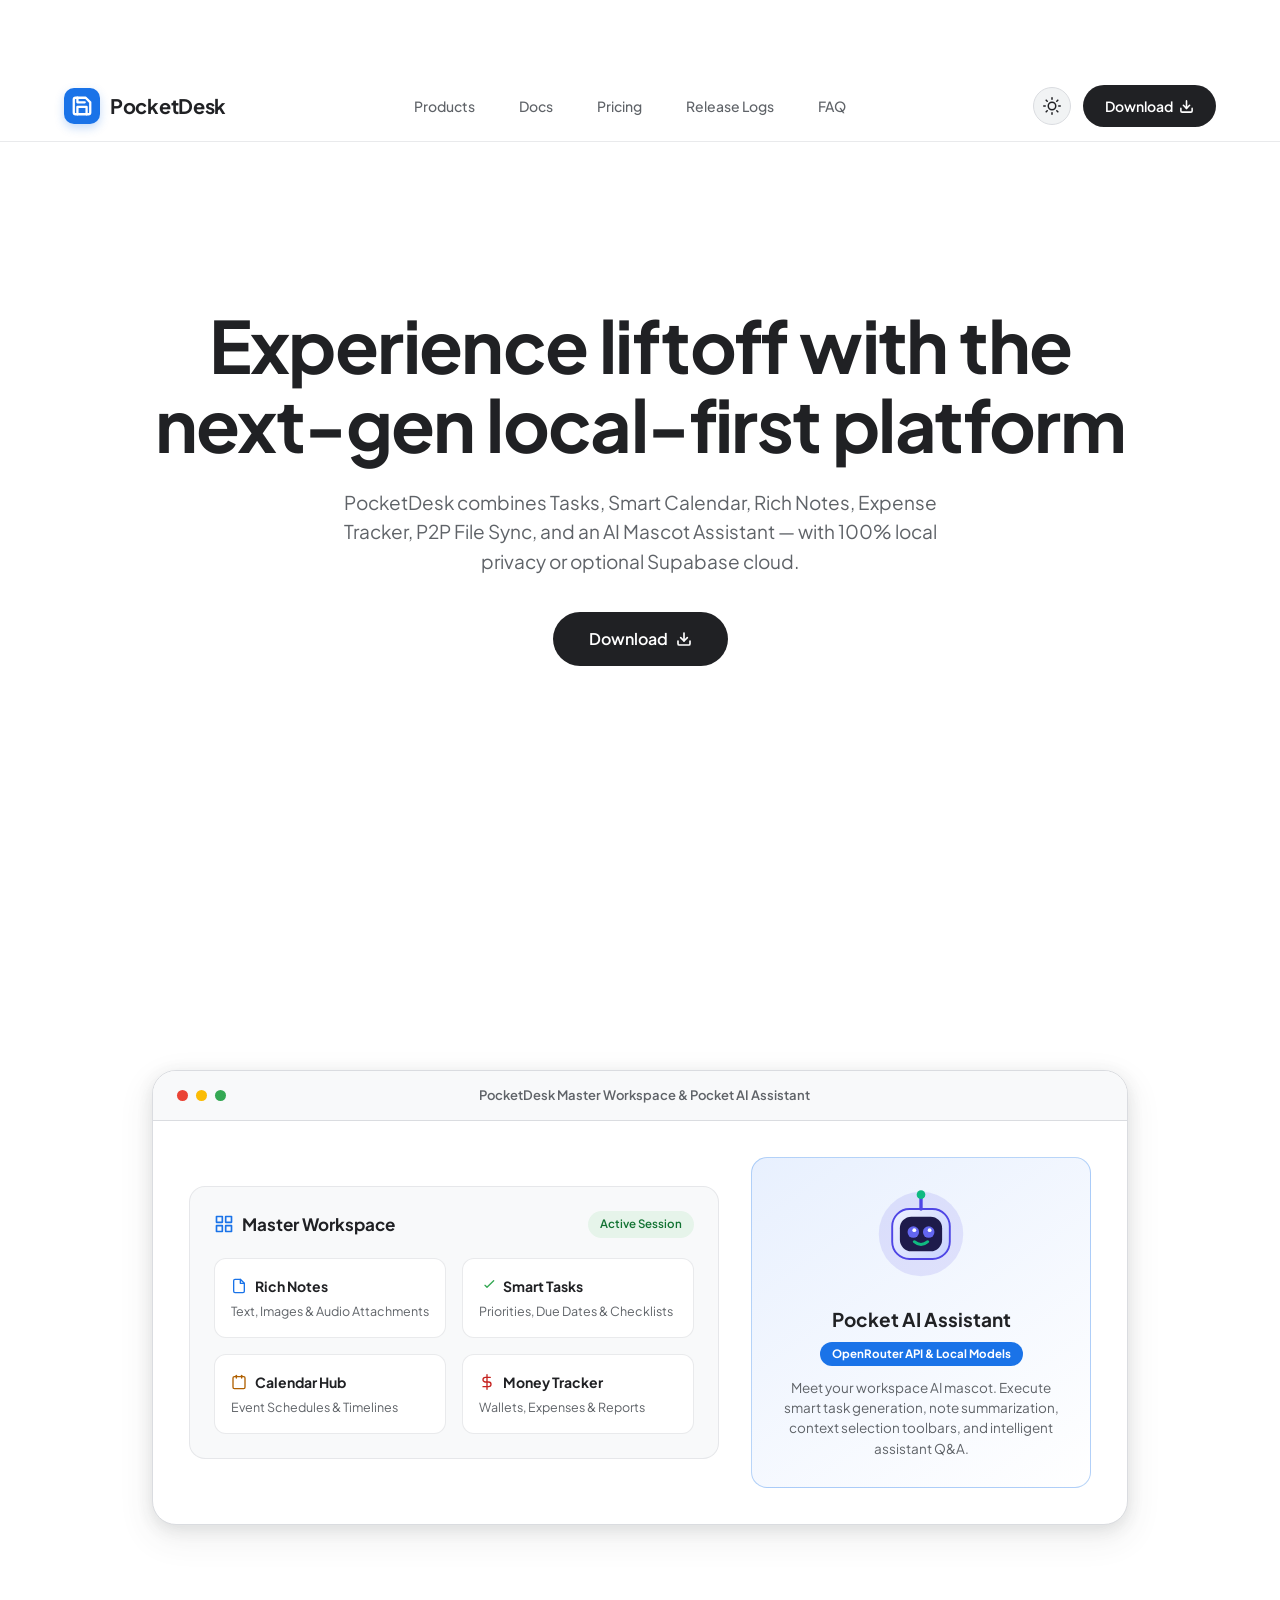
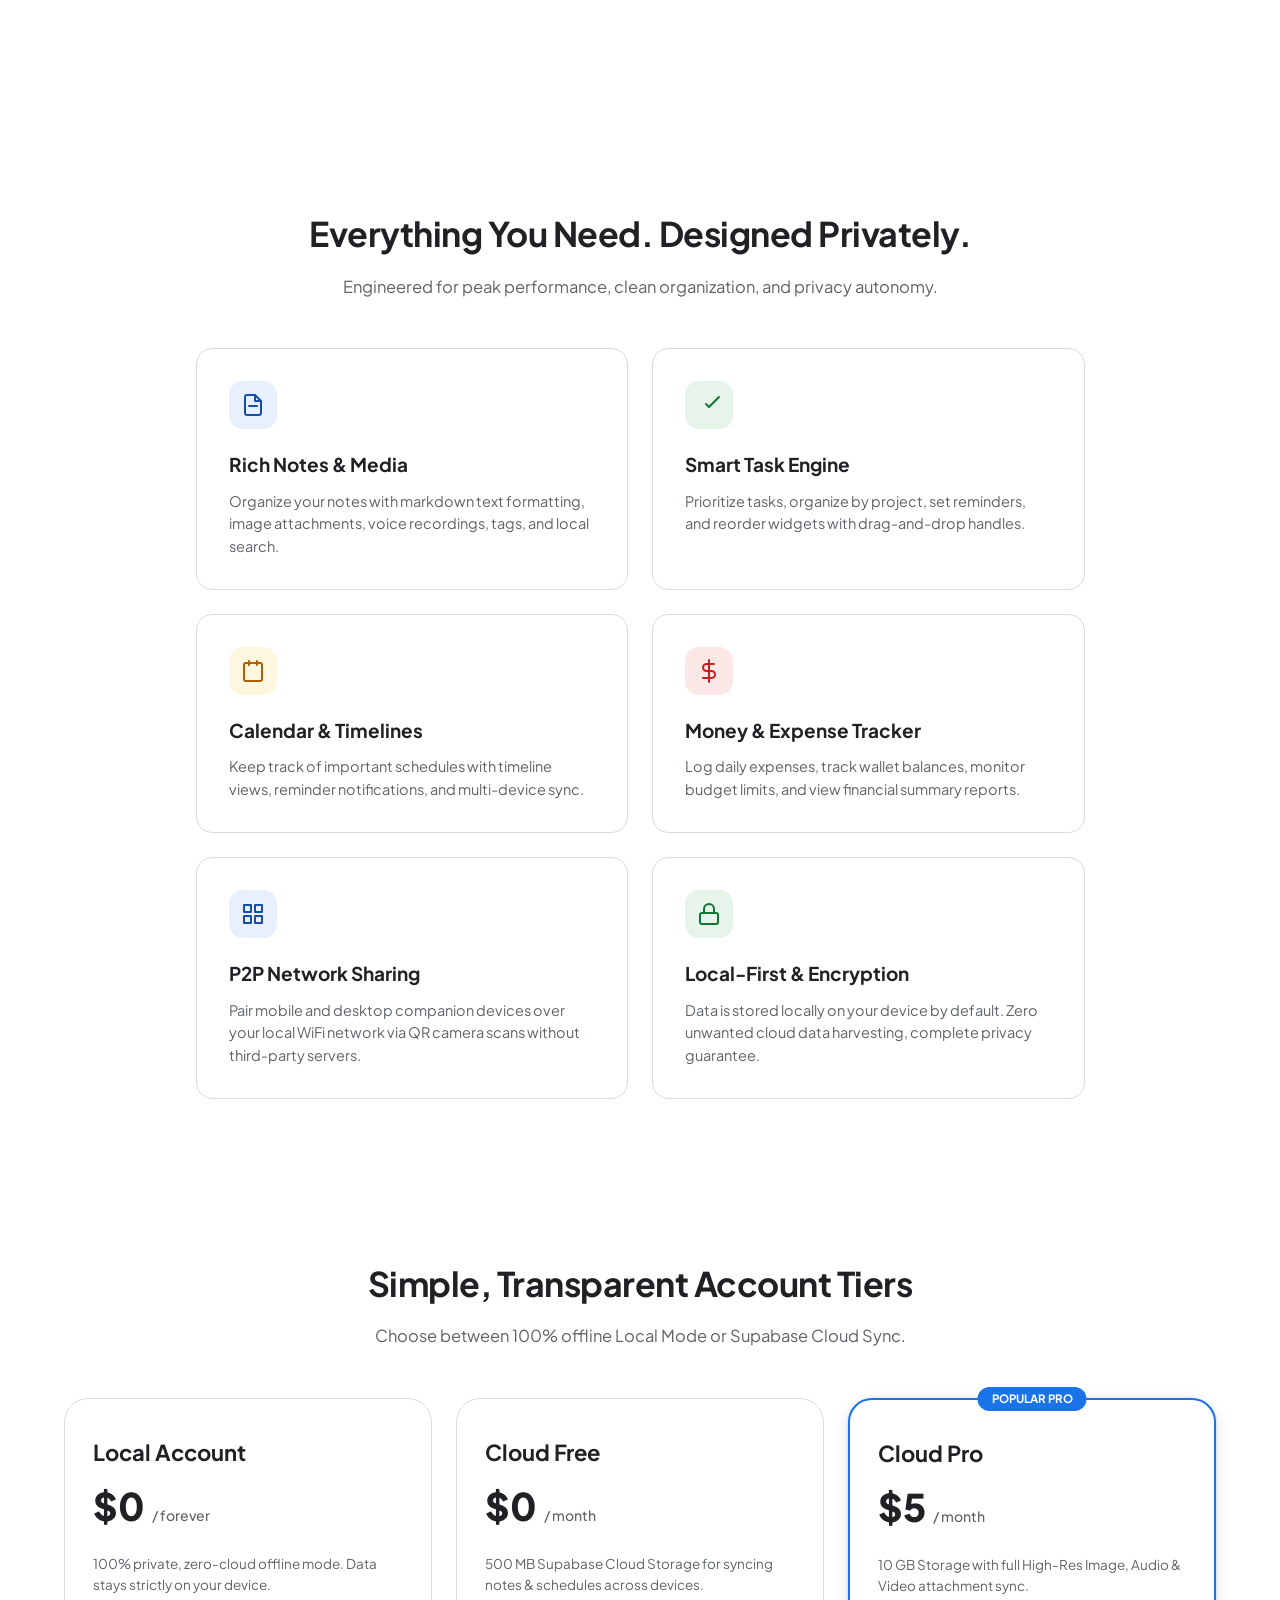
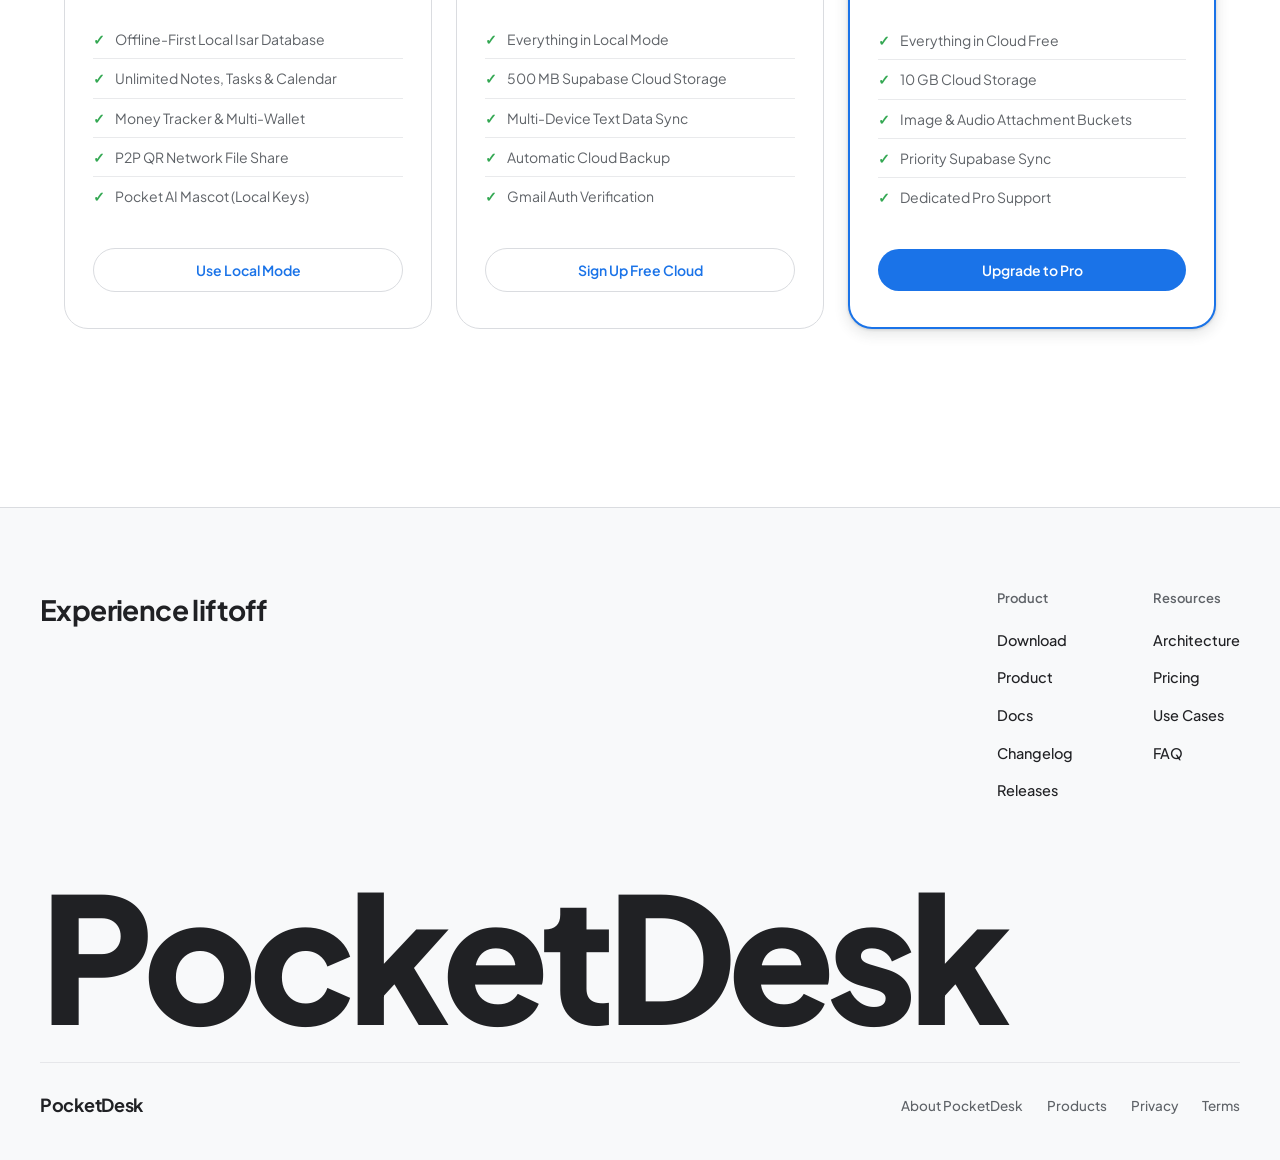
==== website/index.html @ a19ed1d3 "Implement 100vh full-section scroll snap experience and smooth SPA view transitions" ====
<!DOCTYPE html>
<html lang="en">
<head>
  <meta charset="UTF-8">
  <meta name="viewport" content="width=device-width, initial-scale=1.0">
  <title>PocketDesk — AI-Powered Productivity Hub & Local Privacy Workspace</title>
  <meta name="description" content="Manage calendars, tasks, rich notes, financial tracking, P2P file sharing, and Pocket AI Assistant — with zero-cloud local privacy or optional Supabase cloud backup.">
  <link rel="stylesheet" href="google_style.css">
</head>
<body>

  <!-- Google Minimalist Navigation -->
  <header class="navbar">
    <div class="nav-container">
      <a href="index.html" class="logo">
        <div class="logo-badge">
          <svg width="22" height="22" viewBox="0 0 24 24" fill="none" stroke="#FFFFFF" stroke-width="2.5" stroke-linecap="round" stroke-linejoin="round">
            <path d="M19 21H5a2 2 0 0 1-2-2V5a2 2 0 0 1 2-2h11l5 5v11a2 2 0 0 1-2 2z"></path>
            <polyline points="17 21 17 13 7 13 7 21"></polyline>
            <polyline points="7 3 7 8 15 8"></polyline>
          </svg>
        </div>
        <span>PocketDesk</span>
      </a>
      <nav class="nav-links">
        <a href="features.html" class="nav-link">Products</a>
        <a href="docs.html" class="nav-link">Docs</a>
        <a href="#plans" class="nav-link">Pricing</a>
        <a href="logs.html" class="nav-link">Release Logs</a>
        <a href="faq.html" class="nav-link">FAQ</a>
      </nav>
      <div class="nav-actions">
        <button id="theme-toggle" class="theme-toggle" aria-label="Toggle theme">
          <svg width="18" height="18" viewBox="0 0 24 24" fill="none" stroke="currentColor" stroke-width="2" stroke-linecap="round" stroke-linejoin="round">
            <circle cx="12" cy="12" r="5"></circle>
            <line x1="12" y1="1" x2="12" y2="3"></line>
            <line x1="12" y1="21" x2="12" y2="23"></line>
            <line x1="4.22" y1="4.22" x2="5.64" y2="5.64"></line>
            <line x1="18.36" y1="18.36" x2="19.78" y2="19.78"></line>
            <line x1="1" y1="12" x2="3" y2="12"></line>
            <line x1="21" y1="12" x2="23" y2="12"></line>
            <line x1="4.22" y1="19.78" x2="5.64" y2="18.36"></line>
            <line x1="18.36" y1="5.64" x2="19.78" y2="4.22"></line>
          </svg>
        </button>
        <a href="download.html" class="btn-pill btn-dark" style="gap: 6px;">
          <span>Download</span>
          <svg width="15" height="15" viewBox="0 0 24 24" fill="none" stroke="currentColor" stroke-width="2.5" stroke-linecap="round" stroke-linejoin="round">
            <path d="M21 15v4a2 2 0 0 1-2 2H5a2 2 0 0 1-2-2v-4"></path>
            <polyline points="7 10 12 15 17 10"></polyline>
            <line x1="12" y1="15" x2="12" y2="3"></line>
          </svg>
        </a>
      </div>
    </div>
  </header>

  <main>
    <!-- Antigravity Hero Section (Full Viewport) -->
    <section class="hero-section full-section">
      <h1 class="hero-title" style="font-size: clamp(42px, 6vw, 72px); font-weight: 700; letter-spacing: -1.6px; line-height: 1.1; margin-bottom: 24px;">
        Experience liftoff with the<br>next-gen local-first platform
      </h1>
      <p class="hero-subtitle" style="max-width: 640px; margin: 0 auto 36px; font-size: 19px; color: var(--text-secondary);">
        PocketDesk combines Tasks, Smart Calendar, Rich Notes, Expense Tracker, P2P File Sync, and an AI Mascot Assistant — with 100% local privacy or optional Supabase cloud.
      </p>
      <div class="hero-buttons" style="justify-content: center;">
        <a href="download.html" class="btn-pill btn-dark" style="padding: 14px 36px; font-size: 16px;">
          <span>Download</span>
          <svg width="16" height="16" viewBox="0 0 24 24" fill="none" stroke="currentColor" stroke-width="2.5" stroke-linecap="round" stroke-linejoin="round">
            <path d="M21 15v4a2 2 0 0 1-2 2H5a2 2 0 0 1-2-2v-4"></path>
            <polyline points="7 10 12 15 17 10"></polyline>
            <line x1="12" y1="15" x2="12" y2="3"></line>
          </svg>
        </a>
      </div>
    </section>

    <!-- App Showcase & AI Mascot Container (Full Viewport Section) -->
    <section id="dashboard" class="section-wrapper full-section">
      <div class="showcase-container">
        <div class="showcase-header">
          <div class="window-dots">
            <span class="dot red"></span>
            <span class="dot yellow"></span>
            <span class="dot green"></span>
          </div>
          <span class="window-title">PocketDesk Master Workspace & Pocket AI Assistant</span>
          <span style="width: 40px;"></span>
        </div>
        <div class="showcase-body">
          
          <!-- Dashboard Wireframe/Mockup -->
          <div class="dashboard-preview-card">
            <div style="display: flex; justify-content: space-between; align-items: center; margin-bottom: 20px;">
              <h3 style="font-size: 17px; font-weight: 700; color: var(--text-primary); display: flex; align-items: center; gap: 8px;">
                <svg width="20" height="20" viewBox="0 0 24 24" fill="none" stroke="var(--google-blue)" stroke-width="2" stroke-linecap="round" stroke-linejoin="round">
                  <rect x="3" y="3" width="7" height="7"></rect>
                  <rect x="14" y="3" width="7" height="7"></rect>
                  <rect x="14" y="14" width="7" height="7"></rect>
                  <rect x="3" y="14" width="7" height="7"></rect>
                </svg>
                Master Workspace
              </h3>
              <span style="font-size: 11.5px; font-weight: 600; color: var(--google-green-text); background: var(--google-green-container); padding: 4px 12px; border-radius: var(--radius-pill);">Active Session</span>
            </div>

            <div class="dash-grid">
              <div class="dash-widget">
                <h4>
                  <svg width="16" height="16" viewBox="0 0 24 24" fill="none" stroke="var(--google-blue)" stroke-width="2" stroke-linecap="round" stroke-linejoin="round"><path d="M14 2H6a2 2 0 0 0-2 2v16a2 2 0 0 0 2 2h12a2 2 0 0 0 2-2V8z"></path><polyline points="14 2 14 8 20 8"></polyline></svg>
                  Rich Notes
                </h4>
                <p>Text, Images & Audio Attachments</p>
              </div>
              <div class="dash-widget">
                <h4>
                  <svg width="16" height="16" viewBox="0 0 24 24" fill="none" stroke="var(--google-green)" stroke-width="2" stroke-linecap="round" stroke-linejoin="round"><polyline points="22 4 12 14.01 9 11.01"></polyline></svg>
                  Smart Tasks
                </h4>
                <p>Priorities, Due Dates & Checklists</p>
              </div>
              <div class="dash-widget">
                <h4>
                  <svg width="16" height="16" viewBox="0 0 24 24" fill="none" stroke="var(--google-amber-text)" stroke-width="2" stroke-linecap="round" stroke-linejoin="round"><rect x="3" y="4" width="18" height="18" rx="2" ry="2"></rect><line x1="16" y1="2" x2="16" y2="6"></line><line x1="8" y1="2" x2="8" y2="6"></line></svg>
                  Calendar Hub
                </h4>
                <p>Event Schedules & Timelines</p>
              </div>
              <div class="dash-widget">
                <h4>
                  <svg width="16" height="16" viewBox="0 0 24 24" fill="none" stroke="var(--google-red-text)" stroke-width="2" stroke-linecap="round" stroke-linejoin="round"><line x1="12" y1="1" x2="12" y2="23"></line><path d="M17 5H9.5a3.5 3.5 0 0 0 0 7h5a3.5 3.5 0 0 1 0 7H6"></path></svg>
                  Money Tracker
                </h4>
                <p>Wallets, Expenses & Reports</p>
              </div>
            </div>
          </div>

          <!-- AI Mascot Card -->
          <div id="ai-mascot" class="mascot-card">
            <!-- Premium SVG Robot Mascot -->
            <svg class="mascot-svg-avatar" viewBox="0 0 100 100" fill="none">
              <!-- Glow halo -->
              <circle cx="50" cy="50" r="44" fill="rgba(79, 70, 229, 0.12)" />
              <!-- Outer body -->
              <rect x="20" y="24" width="60" height="52" rx="18" fill="url(#mascot-grad)" stroke="#4F46E5" stroke-width="2" />
              <!-- Face Screen -->
              <rect x="28" y="32" width="44" height="36" rx="12" fill="#1E1B4B" />
              <!-- Eyes -->
              <circle cx="42" cy="48" r="6" fill="#6366F1" />
              <circle cx="58" cy="48" r="6" fill="#6366F1" />
              <circle cx="43" cy="46" r="2" fill="#FFFFFF" />
              <circle cx="59" cy="46" r="2" fill="#FFFFFF" />
              <!-- Smile Line -->
              <path d="M 43 58 Q 50 64 57 58" stroke="#10B981" stroke-width="3" stroke-linecap="round" />
              <!-- Antenna -->
              <line x1="50" y1="24" x2="50" y2="12" stroke="#4F46E5" stroke-width="3.5" stroke-linecap="round" />
              <circle cx="50" cy="9" r="4.5" fill="#10B981" />
              <!-- Gradients -->
              <defs>
                <linearGradient id="mascot-grad" x1="20" y1="24" x2="80" y2="76" gradientUnits="userSpaceOnUse">
                  <stop stop-color="#EEF2FF" />
                  <stop offset="1" stop-color="#C7D2FE" />
                </linearGradient>
              </defs>
            </svg>

            <div class="mascot-name">Pocket AI Assistant</div>
            <span class="mascot-pill">OpenRouter API & Local Models</span>
            <p class="mascot-description">
              Meet your workspace AI mascot. Execute smart task generation, note summarization, context selection toolbars, and intelligent assistant Q&A.
            </p>
          </div>

        </div>
      </div>
    </section>

    <!-- Comprehensive Feature Grid (Full Viewport Section) -->
    <section id="features" class="section-wrapper full-section">
      <div class="section-header">
        <h2 class="section-title">Everything You Need. Designed Privately.</h2>
        <p class="section-desc">Engineered for peak performance, clean organization, and privacy autonomy.</p>
      </div>

      <div class="features-grid">
        <div class="feature-card">
          <div class="feature-icon-box blue">
            <svg width="24" height="24" viewBox="0 0 24 24" fill="none" stroke="currentColor" stroke-width="2" stroke-linecap="round" stroke-linejoin="round">
              <path d="M14 2H6a2 2 0 0 0-2 2v16a2 2 0 0 0 2 2h12a2 2 0 0 0 2-2V8z"></path>
              <polyline points="14 2 14 8 20 8"></polyline>
              <line x1="16" y1="13" x2="8" y2="13"></line>
            </svg>
          </div>
          <h3>Rich Notes & Media</h3>
          <p>Organize your notes with markdown text formatting, image attachments, voice recordings, tags, and local search.</p>
        </div>

        <div class="feature-card">
          <div class="feature-icon-box green">
            <svg width="24" height="24" viewBox="0 0 24 24" fill="none" stroke="currentColor" stroke-width="2" stroke-linecap="round" stroke-linejoin="round">
              <polyline points="22 4 12 14.01 9 11.01"></polyline>
            </svg>
          </div>
          <h3>Smart Task Engine</h3>
          <p>Prioritize tasks, organize by project, set reminders, and reorder widgets with drag-and-drop handles.</p>
        </div>

        <div class="feature-card">
          <div class="feature-icon-box yellow">
            <svg width="24" height="24" viewBox="0 0 24 24" fill="none" stroke="currentColor" stroke-width="2" stroke-linecap="round" stroke-linejoin="round">
              <rect x="3" y="4" width="18" height="18" rx="2" ry="2"></rect>
              <line x1="16" y1="2" x2="16" y2="6"></line>
              <line x1="8" y1="2" x2="8" y2="6"></line>
            </svg>
          </div>
          <h3>Calendar & Timelines</h3>
          <p>Keep track of important schedules with timeline views, reminder notifications, and multi-device sync.</p>
        </div>

        <div class="feature-card">
          <div class="feature-icon-box red">
            <svg width="24" height="24" viewBox="0 0 24 24" fill="none" stroke="currentColor" stroke-width="2" stroke-linecap="round" stroke-linejoin="round">
              <line x1="12" y1="1" x2="12" y2="23"></line>
              <path d="M17 5H9.5a3.5 3.5 0 0 0 0 7h5a3.5 3.5 0 0 1 0 7H6"></path>
            </svg>
          </div>
          <h3>Money & Expense Tracker</h3>
          <p>Log daily expenses, track wallet balances, monitor budget limits, and view financial summary reports.</p>
        </div>

        <div class="feature-card">
          <div class="feature-icon-box blue">
            <svg width="24" height="24" viewBox="0 0 24 24" fill="none" stroke="currentColor" stroke-width="2" stroke-linecap="round" stroke-linejoin="round">
              <rect x="3" y="3" width="7" height="7"></rect>
              <rect x="14" y="3" width="7" height="7"></rect>
              <rect x="14" y="14" width="7" height="7"></rect>
              <rect x="3" y="14" width="7" height="7"></rect>
            </svg>
          </div>
          <h3>P2P Network Sharing</h3>
          <p>Pair mobile and desktop companion devices over your local WiFi network via QR camera scans without third-party servers.</p>
        </div>

        <div class="feature-card">
          <div class="feature-icon-box green">
            <svg width="24" height="24" viewBox="0 0 24 24" fill="none" stroke="currentColor" stroke-width="2" stroke-linecap="round" stroke-linejoin="round">
              <rect x="3" y="11" width="18" height="11" rx="2" ry="2"></rect>
              <path d="M7 11V7a5 5 0 0 1 10 0v4"></path>
            </svg>
          </div>
          <h3>Local-First & Encryption</h3>
          <p>Data is stored locally on your device by default. Zero unwanted cloud data harvesting, complete privacy guarantee.</p>
        </div>
      </div>
    </section>

    <!-- Plans & Pricing Section (Full Viewport Section) -->
    <section id="plans" class="section-wrapper full-section">
      <div class="section-header">
        <h2 class="section-title">Simple, Transparent Account Tiers</h2>
        <p class="section-desc">Choose between 100% offline Local Mode or Supabase Cloud Sync.</p>
      </div>

      <div class="pricing-grid">
        
        <!-- Local Account -->
        <div class="pricing-card">
          <div>
            <div class="plan-name">Local Account</div>
            <div class="plan-price">$0 <span>/ forever</span></div>
            <p style="font-size: 13.5px; color: var(--text-secondary); margin-bottom: 24px;">100% private, zero-cloud offline mode. Data stays strictly on your device.</p>
            <ul class="plan-features">
              <li><span class="check-icon">✓</span> Offline-First Local Isar Database</li>
              <li><span class="check-icon">✓</span> Unlimited Notes, Tasks & Calendar</li>
              <li><span class="check-icon">✓</span> Money Tracker & Multi-Wallet</li>
              <li><span class="check-icon">✓</span> P2P QR Network File Share</li>
              <li><span class="check-icon">✓</span> Pocket AI Mascot (Local Keys)</li>
            </ul>
          </div>
          <a href="download.html" class="btn-pill btn-outlined" style="width: 100%; text-align: center;">Use Local Mode</a>
        </div>

        <!-- Cloud Free -->
        <div class="pricing-card">
          <div>
            <div class="plan-name">Cloud Free</div>
            <div class="plan-price">$0 <span>/ month</span></div>
            <p style="font-size: 13.5px; color: var(--text-secondary); margin-bottom: 24px;">500 MB Supabase Cloud Storage for syncing notes & schedules across devices.</p>
            <ul class="plan-features">
              <li><span class="check-icon">✓</span> Everything in Local Mode</li>
              <li><span class="check-icon">✓</span> 500 MB Supabase Cloud Storage</li>
              <li><span class="check-icon">✓</span> Multi-Device Text Data Sync</li>
              <li><span class="check-icon">✓</span> Automatic Cloud Backup</li>
              <li><span class="check-icon">✓</span> Gmail Auth Verification</li>
            </ul>
          </div>
          <a href="download.html" class="btn-pill btn-outlined" style="width: 100%; text-align: center;">Sign Up Free Cloud</a>
        </div>

        <!-- Cloud Pro -->
        <div class="pricing-card featured">
          <div class="plan-badge">POPULAR PRO</div>
          <div>
            <div class="plan-name">Cloud Pro</div>
            <div class="plan-price">$5 <span>/ month</span></div>
            <p style="font-size: 13.5px; color: var(--text-secondary); margin-bottom: 24px;">10 GB Storage with full High-Res Image, Audio & Video attachment sync.</p>
            <ul class="plan-features">
              <li><span class="check-icon">✓</span> Everything in Cloud Free</li>
              <li><span class="check-icon">✓</span> 10 GB Cloud Storage</li>
              <li><span class="check-icon">✓</span> Image & Audio Attachment Buckets</li>
              <li><span class="check-icon">✓</span> Priority Supabase Sync</li>
              <li><span class="check-icon">✓</span> Dedicated Pro Support</li>
            </ul>
          </div>
          <a href="download.html" class="btn-pill btn-primary" style="width: 100%; text-align: center;">Upgrade to Pro</a>
        </div>

      </div>
    </section>

  </main>

  <footer class="antigravity-footer">
    <div class="footer-upper">
      <div class="footer-upper-left">
        <h3 class="footer-slogan">Experience liftoff</h3>
      </div>
      <div class="footer-upper-right">
        <div class="footer-column">
          <h4 class="footer-heading">Product</h4>
          <ul class="footer-links-list">
            <li><a href="download.html">Download</a></li>
            <li><a href="features.html">Product</a></li>
            <li><a href="docs.html">Docs</a></li>
            <li><a href="logs.html">Changelog</a></li>
            <li><a href="logs.html">Releases</a></li>
          </ul>
        </div>
        <div class="footer-column">
          <h4 class="footer-heading">Resources</h4>
          <ul class="footer-links-list">
            <li><a href="docs.html">Architecture</a></li>
            <li><a href="#plans">Pricing</a></li>
            <li><a href="features.html">Use Cases</a></li>
            <li><a href="faq.html">FAQ</a></li>
          </ul>
        </div>
      </div>
    </div>

    <div class="footer-giant-branding">
      PocketDesk
    </div>

    <div class="footer-bottom-line">
      <div class="footer-brand-left">
        PocketDesk
      </div>
      <div class="footer-legal-links">
        <a href="index.html">About PocketDesk</a>
        <a href="features.html">Products</a>
        <a href="privacy.html">Privacy</a>
        <a href="terms.html">Terms</a>
      </div>
    </div>
  </footer>

  <script src="app.js"></script>
</body>
</html>
---- website/google_style.css ----
/* ==========================================================================
   PocketDesk Website - Google Minimalist & Antigravity Design System
   ========================================================================== */

@import url('https://fonts.googleapis.com/css2?family=Google+Sans:wght@400;500;700&family=Plus+Jakarta+Sans:wght@400;500;600;700;800&family=JetBrains+Mono:wght@400;500&display=swap');

:root {
  /* Google Brand Colors */
  --google-blue: #1a73e8;
  --google-blue-hover: #1557b0;
  --google-blue-container: #e8f0fe;
  --google-blue-text: #174ea6;

  --google-green: #34a853;
  --google-green-container: #e6f4ea;
  --google-green-text: #137333;

  --google-amber: #fbbc04;
  --google-amber-container: #fef7e0;
  --google-amber-text: #b06000;

  --google-red: #ea4335;
  --google-red-container: #fce8e6;
  --google-red-text: #c5221f;

  /* Surfaces */
  --bg-color: #ffffff;
  --surface-color: #ffffff;
  --surface-low: #f8f9fa;
  --surface-variant: #f1f3f4;

  /* Typography */
  --text-primary: #202124;
  --text-secondary: #5f6368;
  --text-tertiary: #80868b;

  /* Geometry & Borders */
  --border-color: #dadce0;
  --border-subtle: rgba(218, 220, 224, 0.6);
  --radius-sm: 8px;
  --radius-md: 16px;
  --radius-lg: 24px;
  --radius-pill: 100px;

  /* Shadows */
  --shadow-sm: 0 1px 2px 0 rgba(60,64,67,0.15), 0 1px 3px 1px rgba(60,64,67,0.08);
  --shadow-md: 0 1px 3px 0 rgba(60,64,67,0.2), 0 4px 12px 3px rgba(60,64,67,0.1);
  --shadow-lg: 0 4px 16px 0 rgba(60,64,67,0.12), 0 12px 32px 4px rgba(60,64,67,0.08);

  --max-width: 1200px;
  --transition: all 0.24s cubic-bezier(0.4, 0, 0.2, 1);
}

body.dark-mode {
  --bg-color: #121212;
  --surface-color: #1e1e1e;
  --surface-low: #181818;
  --surface-variant: #282828;

  --text-primary: #e8eaed;
  --text-secondary: #9aa0a6;
  --text-tertiary: #80868b;

  --border-color: #3c4043;
  --border-subtle: rgba(60, 64, 67, 0.6);

  --google-blue-container: rgba(26, 115, 232, 0.18);
  --google-blue-text: #8ab4f8;
  --google-green-container: rgba(52, 168, 83, 0.18);
  --google-green-text: #81c995;
  --google-amber-container: rgba(251, 188, 4, 0.18);
  --google-amber-text: #fde293;
  --google-red-container: rgba(234, 67, 53, 0.18);
  --google-red-text: #f28b82;

  --shadow-sm: 0 1px 3px 0 rgba(0,0,0,0.5);
  --shadow-md: 0 4px 12px 0 rgba(0,0,0,0.5);
  --shadow-lg: 0 8px 32px 0 rgba(0,0,0,0.6);
}

* {
  box-sizing: border-box;
  margin: 0;
  padding: 0;
}

html {
  scroll-behavior: smooth;
  scroll-snap-type: y mandatory;
}

@view-transition {
  navigation: auto;
}

::view-transition-old(root) {
  animation: fadeOut 0.25s cubic-bezier(0.4, 0, 0.2, 1) forwards;
}

::view-transition-new(root) {
  animation: fadeIn 0.35s cubic-bezier(0.0, 0, 0.2, 1) forwards;
}

@keyframes fadeOut {
  from { opacity: 1; transform: scale(1); }
  to { opacity: 0; transform: scale(0.98); }
}

@keyframes fadeIn {
  from { opacity: 0; transform: translateY(12px) scale(0.99); }
  to { opacity: 1; transform: translateY(0) scale(1); }
}

body {
  font-family: 'Google Sans', 'Plus Jakarta Sans', -apple-system, sans-serif;
  background-color: var(--bg-color);
  color: var(--text-primary);
  line-height: 1.6;
  -webkit-font-smoothing: antialiased;
  opacity: 1;
  transition: opacity 0.25s cubic-bezier(0.4, 0, 0.2, 1), transform 0.25s cubic-bezier(0.4, 0, 0.2, 1);
}

body.page-fade-out {
  opacity: 0;
  transform: translateY(-8px);
}

/* ==========================================================================
   Header Navbar (Minimalist Google & Antigravity Header)
   ========================================================================== */

.navbar {
  position: sticky;
  top: 0;
  z-index: 1000;
  background-color: rgba(255, 255, 255, 0.92);
  backdrop-filter: blur(16px);
  -webkit-backdrop-filter: blur(16px);
  border-bottom: 1px solid var(--border-subtle);
  transition: var(--transition);
}

body.dark-mode .navbar {
  background-color: rgba(18, 18, 18, 0.92);
}

.nav-container {
  max-width: var(--max-width);
  margin: 0 auto;
  padding: 14px 24px;
  display: flex;
  align-items: center;
  justify-content: space-between;
}

.logo {
  display: flex;
  align-items: center;
  gap: 10px;
  text-decoration: none;
  font-weight: 700;
  font-size: 20px;
  color: var(--text-primary);
  letter-spacing: -0.3px;
}

.logo-badge {
  width: 36px;
  height: 36px;
  background: var(--google-blue);
  border-radius: 10px;
  display: flex;
  align-items: center;
  justify-content: center;
  color: #ffffff;
  box-shadow: 0 4px 10px rgba(26, 115, 232, 0.25);
}

.nav-links {
  display: flex;
  align-items: center;
  gap: 8px;
}

.nav-link {
  text-decoration: none;
  color: var(--text-secondary);
  font-size: 14px;
  font-weight: 500;
  padding: 8px 18px;
  border-radius: var(--radius-pill);
  transition: var(--transition);
}

.nav-link:hover, .nav-link.active {
  color: var(--google-blue);
  background-color: var(--google-blue-container);
}

.nav-actions {
  display: flex;
  align-items: center;
  gap: 12px;
}

.btn-pill {
  display: inline-flex;
  align-items: center;
  justify-content: center;
  gap: 8px;
  padding: 10px 22px;
  border-radius: var(--radius-pill);
  font-size: 14px;
  font-weight: 600;
  text-decoration: none;
  transition: var(--transition);
  cursor: pointer;
  border: none;
}

.btn-primary {
  background-color: var(--google-blue);
  color: #ffffff;
}

.btn-primary:hover {
  background-color: var(--google-blue-hover);
  box-shadow: 0 4px 12px rgba(26, 115, 232, 0.35);
  transform: translateY(-1px);
}

.btn-dark {
  background-color: #202124;
  color: #ffffff !important;
}

.btn-dark:hover {
  background-color: #000000;
  box-shadow: 0 4px 14px rgba(0,0,0,0.3);
  transform: translateY(-1px);
}

body.dark-mode .btn-dark {
  background-color: #ffffff;
  color: #121212 !important;
}

body.dark-mode .btn-dark:hover {
  background-color: #f1f3f4;
  box-shadow: 0 4px 14px rgba(255,255,255,0.25);
}

.btn-outlined {
  background-color: transparent;
  color: var(--google-blue);
  border: 1px solid var(--border-color);
}

.btn-outlined:hover {
  background-color: var(--google-blue-container);
  border-color: var(--google-blue);
}

.theme-toggle {
  background: var(--surface-variant);
  border: 1px solid var(--border-color);
  color: var(--text-primary);
  width: 38px;
  height: 38px;
  border-radius: 50%;
  display: flex;
  align-items: center;
  justify-content: center;
  cursor: pointer;
  transition: var(--transition);
}

.theme-toggle:hover {
  background: var(--border-color);
}

/* ==========================================================================
   Full Viewport Section Snap & Slide-Up Reveal System
   ========================================================================== */

.full-section {
  min-height: calc(100vh - 72px);
  width: 100%;
  display: flex;
  flex-direction: column;
  justify-content: center;
  align-items: center;
  box-sizing: border-box;
  padding: 60px 24px;
  scroll-snap-align: start;
  scroll-snap-stop: always;
  opacity: 0;
  transform: translateY(50px) scale(0.98);
  transition: opacity 0.75s cubic-bezier(0.16, 1, 0.3, 1), transform 0.75s cubic-bezier(0.16, 1, 0.3, 1);
}

.full-section.visible, .full-section:first-of-type {
  opacity: 1;
  transform: translateY(0) scale(1);
}

.hero-section {
  min-height: calc(100vh - 72px);
  display: flex;
  flex-direction: column;
  justify-content: center;
  align-items: center;
  padding: 40px 24px;
  max-width: var(--max-width);
  margin: 0 auto;
  text-align: center;
  scroll-snap-align: start;
  scroll-snap-stop: always;
}

.pill-tag {
  display: inline-flex;
  align-items: center;
  gap: 8px;
  padding: 6px 18px;
  background-color: var(--google-blue-container);
  color: var(--google-blue-text);
  border-radius: var(--radius-pill);
  font-size: 13.5px;
  font-weight: 600;
  margin-bottom: 24px;
  border: 1px solid rgba(26, 115, 232, 0.2);
}

.hero-title {
  font-size: 52px;
  font-weight: 700;
  line-height: 1.15;
  letter-spacing: -1.2px;
  color: var(--text-primary);
  margin-bottom: 20px;
}

.hero-title span.blue { color: var(--google-blue); }
.hero-title span.green { color: var(--google-green); }
.hero-title span.amber { color: var(--google-amber-text); }

.hero-subtitle {
  font-size: 19px;
  color: var(--text-secondary);
  max-width: 760px;
  margin: 0 auto 36px;
  font-weight: 400;
  line-height: 1.55;
}

.hero-buttons {
  display: flex;
  align-items: center;
  justify-content: center;
  gap: 16px;
}

/* ==========================================================================
   Showcase Box & Mascot Component
   ========================================================================== */

.showcase-container {
  max-width: 1040px;
  margin: 48px auto 80px;
  background-color: var(--surface-color);
  border: 1px solid var(--border-color);
  border-radius: var(--radius-lg);
  box-shadow: var(--shadow-lg);
  overflow: hidden;
}

.showcase-header {
  background-color: var(--surface-low);
  padding: 14px 24px;
  border-bottom: 1px solid var(--border-color);
  display: flex;
  align-items: center;
  justify-content: space-between;
}

.window-dots {
  display: flex;
  gap: 8px;
}

.dot {
  width: 11px;
  height: 11px;
  border-radius: 50%;
}

.dot.red { background-color: var(--google-red); }
.dot.yellow { background-color: var(--google-amber); }
.dot.green { background-color: var(--google-green); }

.window-title {
  font-size: 13px;
  font-weight: 600;
  color: var(--text-secondary);
}

.showcase-body {
  padding: 36px;
  display: grid;
  grid-template-columns: 1fr 340px;
  gap: 32px;
  align-items: center;
}

@media (max-width: 860px) {
  .showcase-body { grid-template-columns: 1fr; }
}

.dashboard-preview-card {
  background: var(--surface-low);
  border-radius: var(--radius-md);
  padding: 24px;
  border: 1px solid var(--border-subtle);
}

.dash-grid {
  display: grid;
  grid-template-columns: repeat(2, 1fr);
  gap: 16px;
}

.dash-widget {
  background: var(--surface-color);
  padding: 16px;
  border-radius: 12px;
  border: 1px solid var(--border-subtle);
}

.dash-widget h4 {
  font-size: 14px;
  font-weight: 700;
  color: var(--text-primary);
  display: flex;
  align-items: center;
  gap: 8px;
  margin-bottom: 6px;
}

.dash-widget p {
  font-size: 12.5px;
  color: var(--text-secondary);
  line-height: 1.4;
}

.mascot-card {
  background: linear-gradient(145deg, var(--google-blue-container) 0%, var(--surface-color) 100%);
  border: 1px solid rgba(26, 115, 232, 0.3);
  border-radius: var(--radius-md);
  padding: 28px;
  text-align: center;
}

.mascot-svg-avatar {
  width: 96px;
  height: 96px;
  margin: 0 auto 16px;
}

.mascot-name {
  font-size: 19px;
  font-weight: 700;
  color: var(--text-primary);
  margin-bottom: 4px;
}

.mascot-pill {
  display: inline-block;
  background: var(--google-blue);
  color: #ffffff;
  font-size: 11.5px;
  font-weight: 700;
  padding: 3px 12px;
  border-radius: var(--radius-pill);
  margin-bottom: 12px;
}

.mascot-description {
  font-size: 13.5px;
  color: var(--text-secondary);
  line-height: 1.5;
}

/* ==========================================================================
   Features Section
   ========================================================================== */

.section-wrapper {
  max-width: var(--max-width);
  margin: 0 auto 80px;
  padding: 0 24px;
}

.section-header {
  text-align: center;
  max-width: 680px;
  margin: 0 auto 48px;
}

.section-title {
  font-size: 34px;
  font-weight: 700;
  color: var(--text-primary);
  letter-spacing: -0.5px;
  margin-bottom: 12px;
}

.section-desc {
  font-size: 16.5px;
  color: var(--text-secondary);
}

.features-grid {
  display: grid;
  grid-template-columns: repeat(auto-fit, minmax(320px, 1fr));
  gap: 24px;
}

.feature-card {
  background-color: var(--surface-color);
  border: 1px solid var(--border-color);
  border-radius: var(--radius-md);
  padding: 32px;
  transition: var(--transition);
}

.feature-card:hover {
  box-shadow: var(--shadow-md);
  transform: translateY(-2px);
  border-color: var(--google-blue);
}

.feature-icon-box {
  width: 48px;
  height: 48px;
  border-radius: 14px;
  display: flex;
  align-items: center;
  justify-content: center;
  margin-bottom: 20px;
}

.feature-icon-box.blue { background: var(--google-blue-container); color: var(--google-blue-text); }
.feature-icon-box.green { background: var(--google-green-container); color: var(--google-green-text); }
.feature-icon-box.yellow { background: var(--google-amber-container); color: var(--google-amber-text); }
.feature-icon-box.red { background: var(--google-red-container); color: var(--google-red-text); }

.feature-card h3 {
  font-size: 19px;
  font-weight: 700;
  margin-bottom: 10px;
  color: var(--text-primary);
}

.feature-card p {
  font-size: 14.5px;
  color: var(--text-secondary);
  line-height: 1.55;
}

/* ==========================================================================
   Pricing Section
   ========================================================================== */

.pricing-grid {
  display: grid;
  grid-template-columns: repeat(3, 1fr);
  gap: 24px;
  align-items: stretch;
}

@media (max-width: 900px) {
  .pricing-grid { grid-template-columns: 1fr; }
}

.pricing-card {
  background-color: var(--surface-color);
  border: 1px solid var(--border-color);
  border-radius: var(--radius-lg);
  padding: 36px 28px;
  display: flex;
  flex-direction: column;
  justify-content: space-between;
  transition: var(--transition);
  position: relative;
}

.pricing-card.featured {
  border: 2px solid var(--google-blue);
  box-shadow: var(--shadow-md);
}

.plan-badge {
  position: absolute;
  top: -13px;
  left: 50%;
  transform: translateX(-50%);
  background: var(--google-blue);
  color: #ffffff;
  font-size: 11.5px;
  font-weight: 700;
  padding: 3px 14px;
  border-radius: var(--radius-pill);
}

.plan-name {
  font-size: 22px;
  font-weight: 700;
  color: var(--text-primary);
  margin-bottom: 6px;
}

.plan-price {
  font-size: 38px;
  font-weight: 800;
  color: var(--text-primary);
  margin-bottom: 16px;
}

.plan-price span {
  font-size: 14px;
  font-weight: 500;
  color: var(--text-secondary);
}

.plan-features {
  list-style: none;
  margin-bottom: 32px;
}

.plan-features li {
  font-size: 14px;
  color: var(--text-secondary);
  padding: 8px 0;
  display: flex;
  align-items: center;
  gap: 10px;
  border-bottom: 1px solid var(--border-subtle);
}

.plan-features li:last-child {
  border-bottom: none;
}

.check-icon {
  color: var(--google-green);
  font-weight: bold;
}

/* ==========================================================================
   FAQ Smooth Expandable Accordion
   ========================================================================== */

.faq-container {
  max-width: 860px;
  margin: 0 auto;
}

.faq-item {
  background: var(--surface-color);
  border: 1px solid var(--border-color);
  border-radius: var(--radius-md);
  margin-bottom: 16px;
  overflow: hidden;
  transition: var(--transition);
}

.faq-question {
  padding: 22px 28px;
  font-size: 17px;
  font-weight: 600;
  color: var(--text-primary);
  display: flex;
  align-items: center;
  justify-content: space-between;
  cursor: pointer;
  user-select: none;
}

.faq-question:hover {
  background: var(--surface-low);
}

.faq-chevron {
  width: 20px;
  height: 20px;
  stroke: var(--text-secondary);
  transition: transform 0.3s cubic-bezier(0.4, 0, 0.2, 1);
}

.faq-item.open .faq-chevron {
  transform: rotate(180deg);
  stroke: var(--google-blue);
}

.faq-answer {
  max-height: 0;
  overflow: hidden;
  transition: max-height 0.35s cubic-bezier(0.4, 0, 0.2, 1), padding 0.35s ease;
  padding: 0 28px;
  color: var(--text-secondary);
  font-size: 14.5px;
  line-height: 1.6;
}

.faq-item.open .faq-answer {
  max-height: 400px;
  padding: 0 28px 24px;
}

/* ==========================================================================
   Documentation & Release Logs
   ========================================================================== */

.docs-content {
  background: var(--surface-color);
  border: 1px solid var(--border-color);
  border-radius: var(--radius-lg);
  padding: 40px;
}

.docs-section {
  margin-bottom: 36px;
}

.docs-section:last-child {
  margin-bottom: 0;
}

.docs-section h3 {
  font-size: 20px;
  font-weight: 700;
  color: var(--text-primary);
  margin-bottom: 12px;
  display: flex;
  align-items: center;
  gap: 10px;
}

.docs-section p {
  font-size: 15px;
  color: var(--text-secondary);
  line-height: 1.6;
  margin-bottom: 14px;
}

.code-block {
  background: var(--surface-low);
  border: 1px solid var(--border-color);
  border-radius: var(--radius-sm);
  padding: 16px;
  font-family: 'JetBrains Mono', monospace;
  font-size: 13.5px;
  color: var(--text-primary);
  overflow-x: auto;
  margin-bottom: 16px;
}

/* Release Logs Styling */
.log-item {
  background: var(--surface-color);
  border: 1px solid var(--border-color);
  border-radius: var(--radius-md);
  margin-bottom: 16px;
  overflow: hidden;
}

.log-header {
  padding: 18px 24px;
  display: flex;
  align-items: center;
  justify-content: space-between;
  cursor: pointer;
  background: var(--surface-low);
}

.badge {
  padding: 4px 10px;
  border-radius: var(--radius-pill);
  font-size: 12px;
  font-weight: 700;
}

.badge-feature { background: var(--google-blue-container); color: var(--google-blue-text); }
.badge-fix { background: var(--google-green-container); color: var(--google-green-text); }
.badge-refactor { background: var(--google-amber-container); color: var(--google-amber-text); }

.log-body {
  padding: 20px 24px;
  font-size: 14px;
  color: var(--text-secondary);
  border-top: 1px solid var(--border-color);
}

/* ==========================================================================
   Google Antigravity Style Inverted Footer
   ========================================================================== */

.antigravity-footer {
  background-color: var(--surface-low);
  border-top: 1px solid var(--border-color);
  padding: 80px 24px 40px;
  margin-top: 100px;
}

.footer-upper {
  max-width: var(--max-width);
  margin: 0 auto;
  display: flex;
  justify-content: space-between;
  align-items: flex-start;
  flex-wrap: wrap;
  gap: 40px;
}

.footer-upper-left .footer-slogan {
  font-size: 28px;
  font-weight: 700;
  color: var(--text-primary);
  letter-spacing: -0.6px;
  margin-bottom: 8px;
}

.footer-upper-right {
  display: flex;
  gap: 80px;
}

@media (max-width: 600px) {
  .footer-upper-right { gap: 40px; }
}

.footer-column .footer-heading {
  font-size: 13px;
  font-weight: 600;
  color: var(--text-secondary);
  margin-bottom: 18px;
}

.footer-links-list {
  list-style: none;
}

.footer-links-list li {
  margin-bottom: 12px;
}

.footer-links-list a {
  text-decoration: none;
  font-size: 14.5px;
  color: var(--text-primary);
  font-weight: 500;
  transition: var(--transition);
}

.footer-links-list a:hover {
  color: var(--google-blue);
}

.footer-giant-branding {
  max-width: var(--max-width);
  margin: 60px auto 30px;
  font-size: clamp(64px, 14vw, 175px);
  font-weight: 800;
  letter-spacing: -0.045em;
  line-height: 0.9;
  color: var(--text-primary);
  user-select: none;
}

.footer-bottom-line {
  max-width: var(--max-width);
  margin: 0 auto;
  padding-top: 28px;
  border-top: 1px solid var(--border-subtle);
  display: flex;
  align-items: center;
  justify-content: space-between;
  flex-wrap: wrap;
  gap: 16px;
}

.footer-brand-left {
  font-weight: 700;
  font-size: 18px;
  color: var(--text-primary);
  letter-spacing: -0.3px;
}

.footer-legal-links {
  display: flex;
  gap: 24px;
  flex-wrap: wrap;
}

.footer-legal-links a {
  text-decoration: none;
  font-size: 13.5px;
  color: var(--text-secondary);
  font-weight: 500;
  transition: var(--transition);
}

.footer-legal-links a:hover {
  color: var(--google-blue);
}
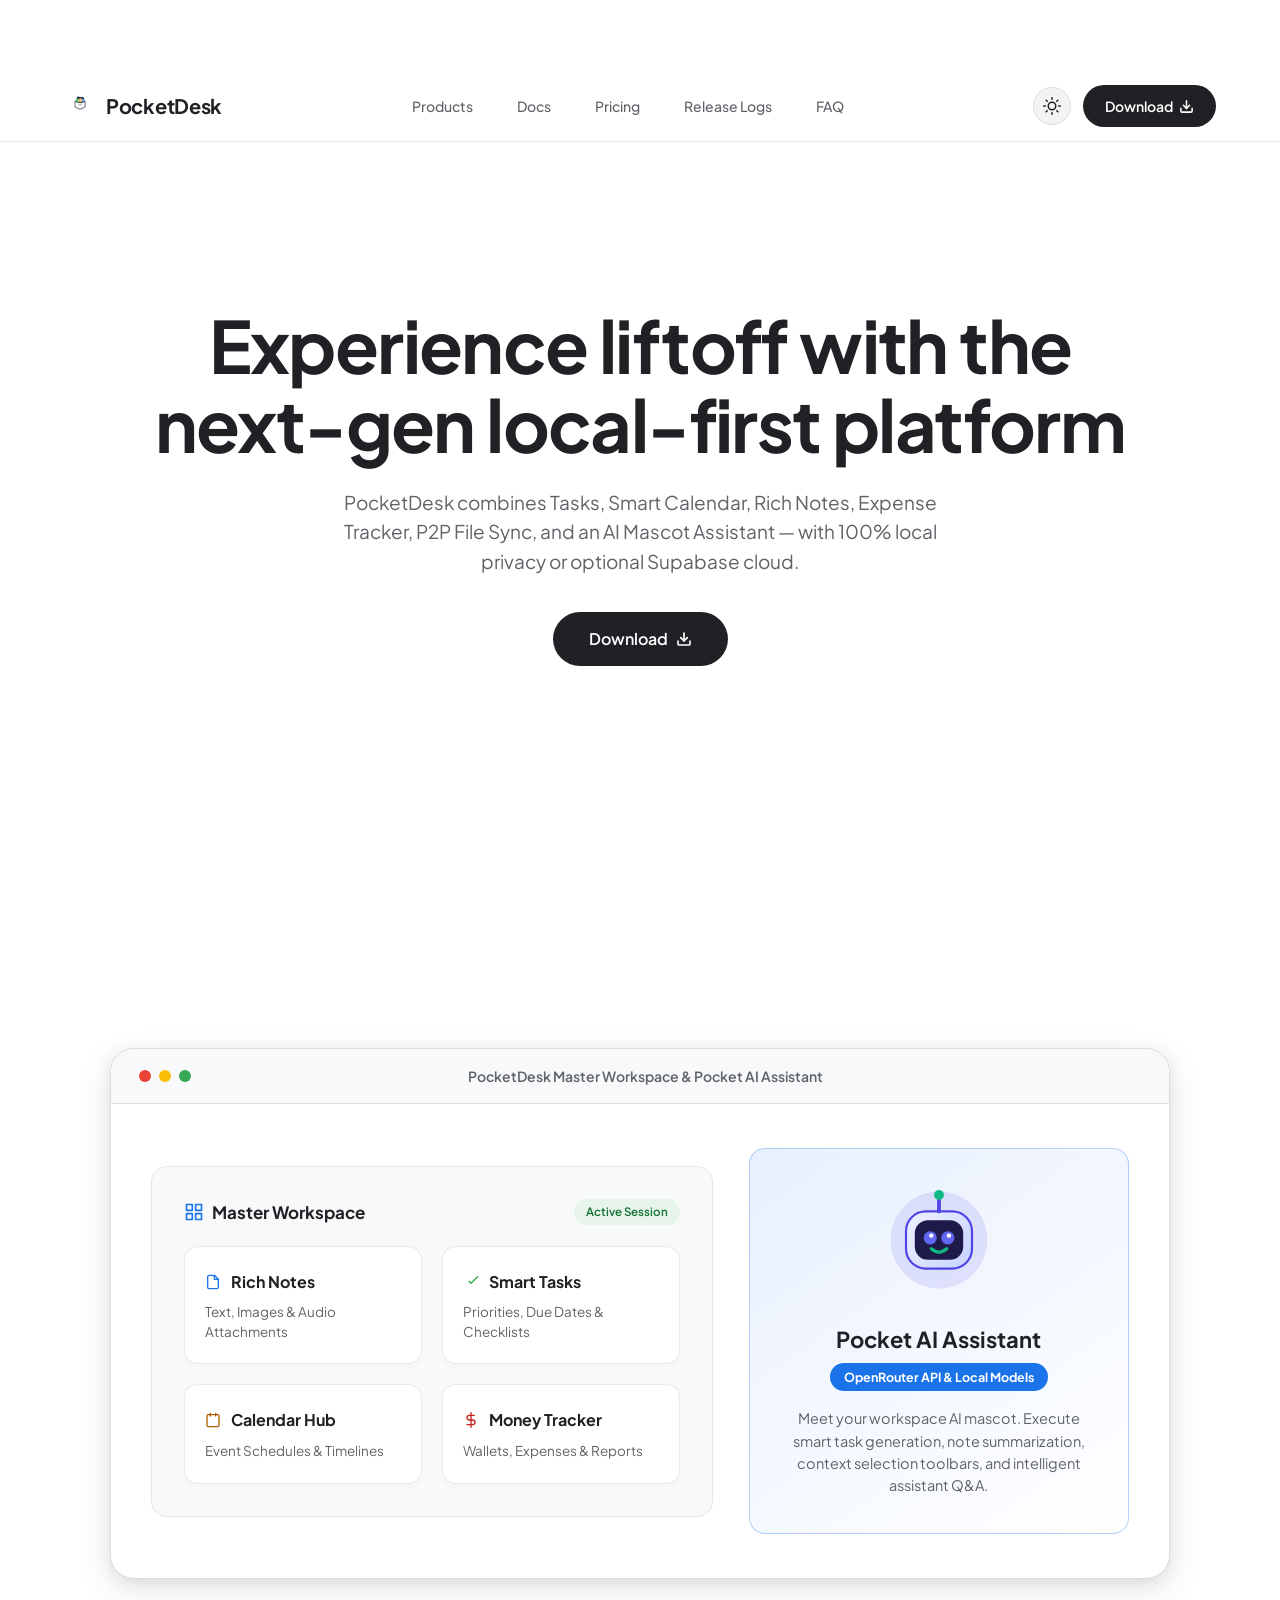
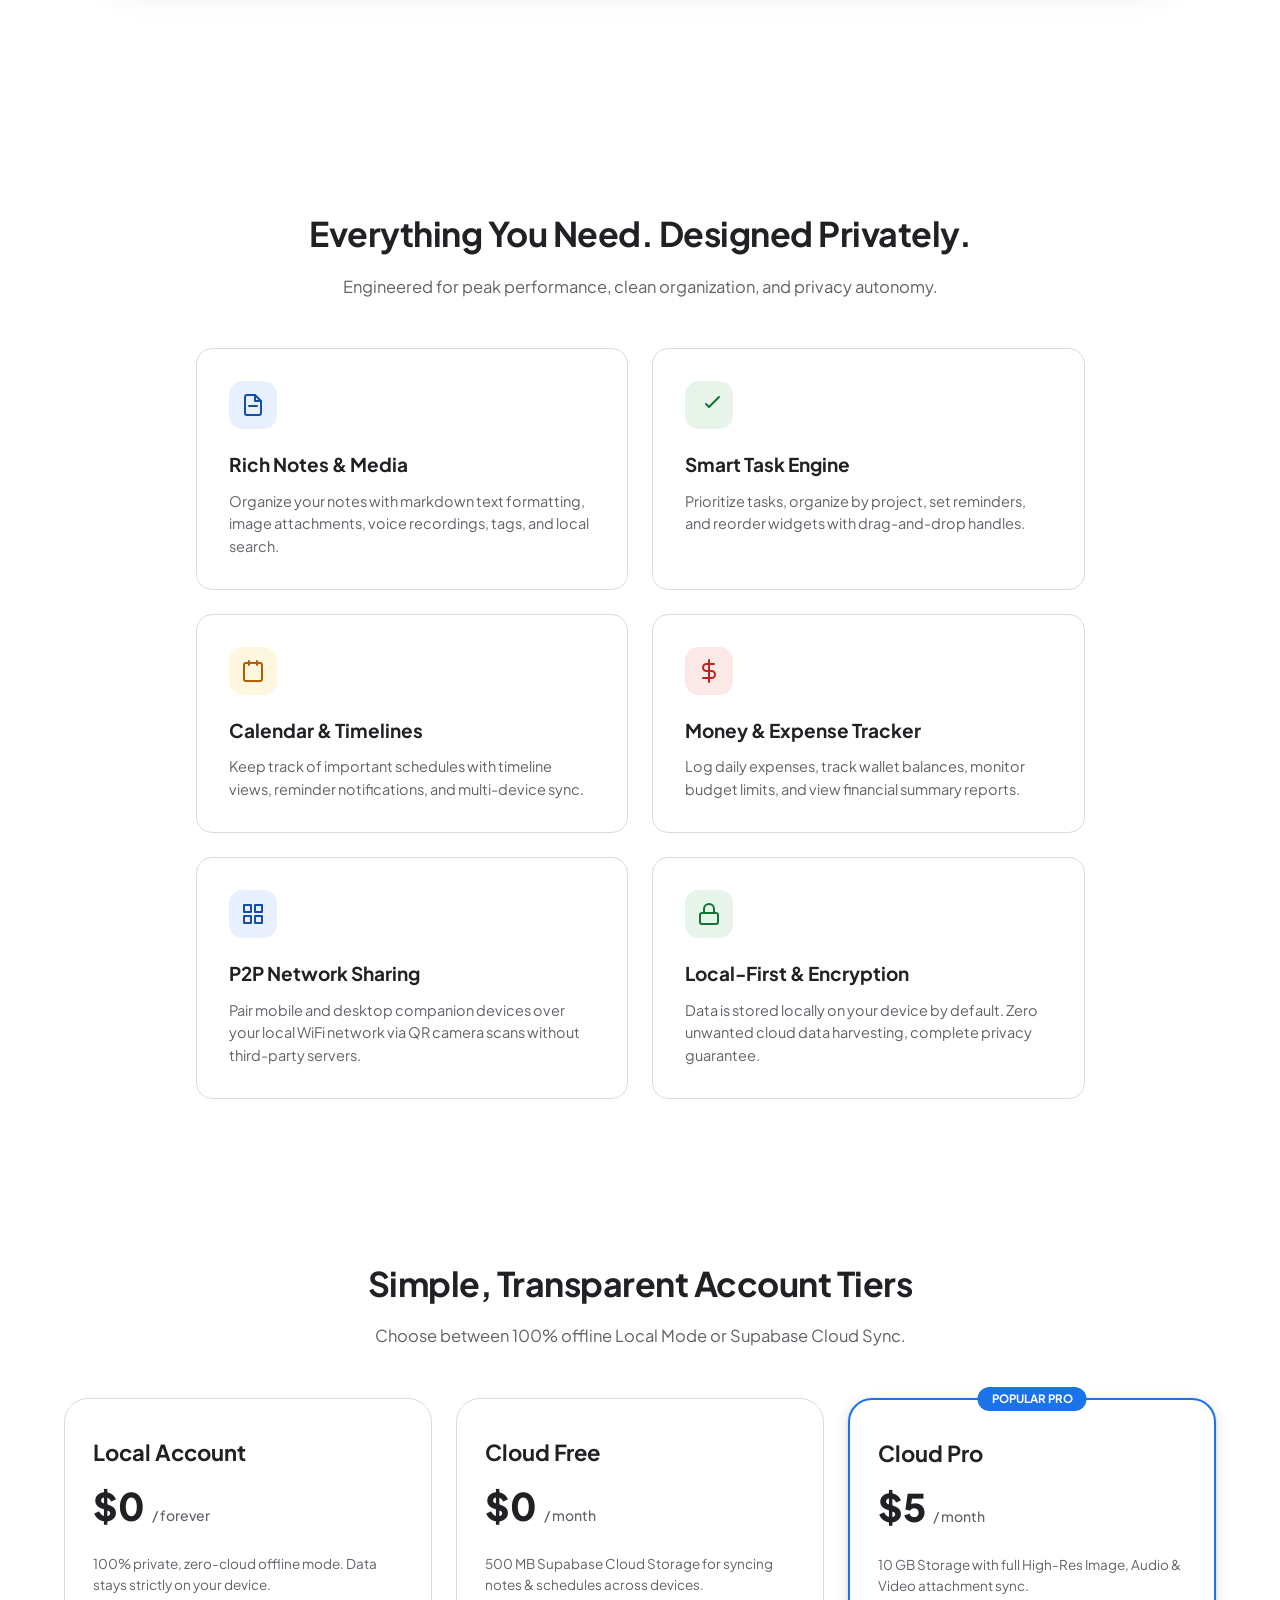
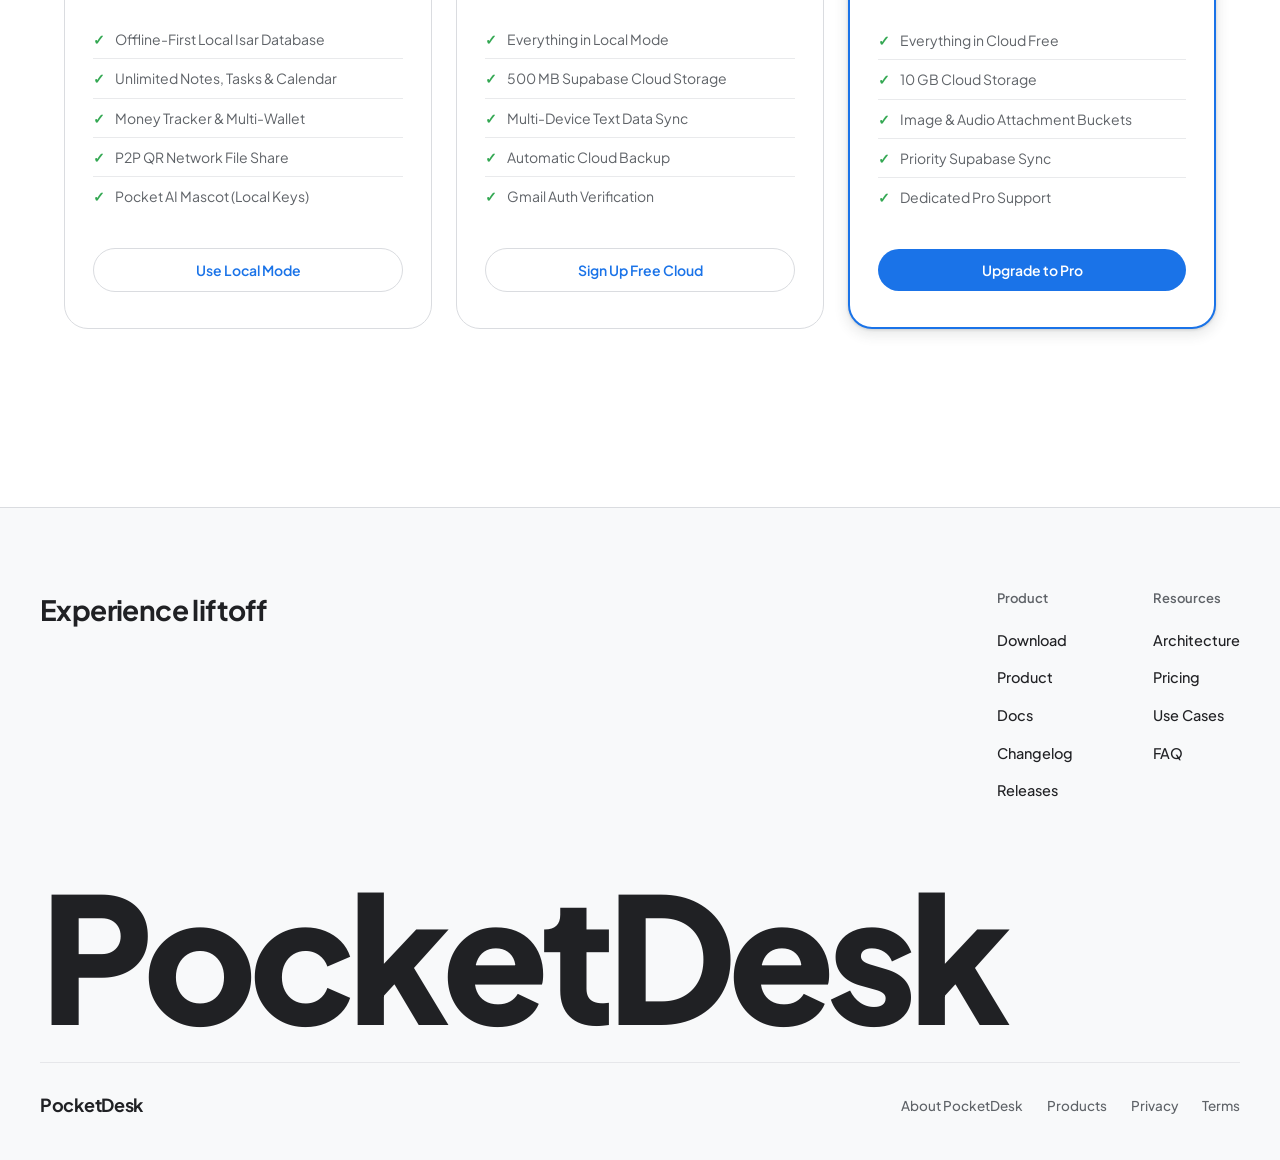
==== commit 48731a0d: "Add official PocketDesk logo assets, tab favicon, and eliminate dark mode flash (FOUC)" ====
--- a/website/index.html
+++ b/website/index.html
@@ -5,6 +5,16 @@
   <meta name="viewport" content="width=device-width, initial-scale=1.0">
   <title>PocketDesk — AI-Powered Productivity Hub & Local Privacy Workspace</title>
   <meta name="description" content="Manage calendars, tasks, rich notes, financial tracking, P2P file sharing, and Pocket AI Assistant — with zero-cloud local privacy or optional Supabase cloud backup.">
+  <link rel="icon" type="image/png" href="assets/logo.png">
+  <link rel="apple-touch-icon" href="assets/logo.png">
+  <script>
+    (function() {
+      const savedTheme = localStorage.getItem('theme');
+      if (savedTheme === 'dark-mode' || (!savedTheme && window.matchMedia('(prefers-color-scheme: dark)').matches)) {
+        document.documentElement.classList.add('dark-mode');
+      }
+    })();
+  </script>
   <link rel="stylesheet" href="google_style.css">
 </head>
 <body>
@@ -13,13 +23,7 @@
   <header class="navbar">
     <div class="nav-container">
       <a href="index.html" class="logo">
-        <div class="logo-badge">
-          <svg width="22" height="22" viewBox="0 0 24 24" fill="none" stroke="#FFFFFF" stroke-width="2.5" stroke-linecap="round" stroke-linejoin="round">
-            <path d="M19 21H5a2 2 0 0 1-2-2V5a2 2 0 0 1 2-2h11l5 5v11a2 2 0 0 1-2 2z"></path>
-            <polyline points="17 21 17 13 7 13 7 21"></polyline>
-            <polyline points="7 3 7 8 15 8"></polyline>
-          </svg>
-        </div>
+        <img src="assets/logo.png" alt="PocketDesk" class="logo-img">
         <span>PocketDesk</span>
       </a>
       <nav class="nav-links">
--- a/website/google_style.css
+++ b/website/google_style.css
@@ -51,7 +51,7 @@
   --transition: all 0.24s cubic-bezier(0.4, 0, 0.2, 1);
 }
 
-body.dark-mode {
+html.dark-mode, body.dark-mode {
   --bg-color: #121212;
   --surface-color: #1e1e1e;
   --surface-low: #181818;
@@ -76,6 +76,8 @@
   --shadow-sm: 0 1px 3px 0 rgba(0,0,0,0.5);
   --shadow-md: 0 4px 12px 0 rgba(0,0,0,0.5);
   --shadow-lg: 0 8px 32px 0 rgba(0,0,0,0.6);
+  background-color: #121212 !important;
+  color: #e8eaed !important;
 }
 
 * {
@@ -86,7 +88,7 @@
 
 html {
   scroll-behavior: smooth;
-  scroll-snap-type: y mandatory;
+  scroll-snap-type: y proximity;
 }
 
 @view-transition {
@@ -165,16 +167,11 @@
   letter-spacing: -0.3px;
 }
 
-.logo-badge {
-  width: 36px;
-  height: 36px;
-  background: var(--google-blue);
-  border-radius: 10px;
-  display: flex;
-  align-items: center;
-  justify-content: center;
-  color: #ffffff;
-  box-shadow: 0 4px 10px rgba(26, 115, 232, 0.25);
+.logo-img {
+  width: 32px;
+  height: 32px;
+  object-fit: contain;
+  border-radius: 8px;
 }
 
 .nav-links {
@@ -294,7 +291,7 @@
   box-sizing: border-box;
   padding: 60px 24px;
   scroll-snap-align: start;
-  scroll-snap-stop: always;
+  scroll-snap-stop: normal;
   opacity: 0;
   transform: translateY(50px) scale(0.98);
   transition: opacity 0.75s cubic-bezier(0.16, 1, 0.3, 1), transform 0.75s cubic-bezier(0.16, 1, 0.3, 1);
@@ -316,7 +313,7 @@
   margin: 0 auto;
   text-align: center;
   scroll-snap-align: start;
-  scroll-snap-stop: always;
+  scroll-snap-stop: normal;
 }
 
 .pill-tag {
@@ -367,8 +364,9 @@
    ========================================================================== */
 
 .showcase-container {
-  max-width: 1040px;
-  margin: 48px auto 80px;
+  width: 92%;
+  max-width: 1240px;
+  margin: 0 auto;
   background-color: var(--surface-color);
   border: 1px solid var(--border-color);
   border-radius: var(--radius-lg);
@@ -378,7 +376,7 @@
 
 .showcase-header {
   background-color: var(--surface-low);
-  padding: 14px 24px;
+  padding: 16px 28px;
   border-bottom: 1px solid var(--border-color);
   display: flex;
   align-items: center;
@@ -391,8 +389,8 @@
 }
 
 .dot {
-  width: 11px;
-  height: 11px;
+  width: 12px;
+  height: 12px;
   border-radius: 50%;
 }
 
@@ -401,95 +399,96 @@
 .dot.green { background-color: var(--google-green); }
 
 .window-title {
-  font-size: 13px;
+  font-size: 14px;
   font-weight: 600;
   color: var(--text-secondary);
 }
 
 .showcase-body {
-  padding: 36px;
+  padding: 44px 40px;
   display: grid;
-  grid-template-columns: 1fr 340px;
-  gap: 32px;
-  align-items: center;
-}
-
-@media (max-width: 860px) {
-  .showcase-body { grid-template-columns: 1fr; }
+  grid-template-columns: 1fr 380px;
+  gap: 36px;
+  align-items: center;
+}
+
+@media (max-width: 980px) {
+  .showcase-body { grid-template-columns: 1fr; padding: 28px; }
 }
 
 .dashboard-preview-card {
   background: var(--surface-low);
   border-radius: var(--radius-md);
-  padding: 24px;
+  padding: 32px;
   border: 1px solid var(--border-subtle);
 }
 
 .dash-grid {
   display: grid;
   grid-template-columns: repeat(2, 1fr);
-  gap: 16px;
+  gap: 20px;
 }
 
 .dash-widget {
   background: var(--surface-color);
-  padding: 16px;
-  border-radius: 12px;
+  padding: 22px 20px;
+  border-radius: 14px;
   border: 1px solid var(--border-subtle);
+  box-shadow: 0 2px 8px rgba(0,0,0,0.02);
 }
 
 .dash-widget h4 {
-  font-size: 14px;
-  font-weight: 700;
-  color: var(--text-primary);
-  display: flex;
-  align-items: center;
-  gap: 8px;
-  margin-bottom: 6px;
+  font-size: 16px;
+  font-weight: 700;
+  color: var(--text-primary);
+  display: flex;
+  align-items: center;
+  gap: 10px;
+  margin-bottom: 8px;
 }
 
 .dash-widget p {
-  font-size: 12.5px;
-  color: var(--text-secondary);
-  line-height: 1.4;
+  font-size: 13.5px;
+  color: var(--text-secondary);
+  line-height: 1.45;
 }
 
 .mascot-card {
   background: linear-gradient(145deg, var(--google-blue-container) 0%, var(--surface-color) 100%);
   border: 1px solid rgba(26, 115, 232, 0.3);
   border-radius: var(--radius-md);
-  padding: 28px;
+  padding: 36px 28px;
   text-align: center;
 }
 
 .mascot-svg-avatar {
-  width: 96px;
-  height: 96px;
-  margin: 0 auto 16px;
+  width: 110px;
+  height: 110px;
+  margin: 0 auto 20px;
 }
 
 .mascot-name {
-  font-size: 19px;
-  font-weight: 700;
-  color: var(--text-primary);
-  margin-bottom: 4px;
+  font-size: 22px;
+  font-weight: 700;
+  color: var(--text-primary);
+  margin-bottom: 6px;
 }
 
 .mascot-pill {
   display: inline-block;
   background: var(--google-blue);
   color: #ffffff;
-  font-size: 11.5px;
-  font-weight: 700;
-  padding: 3px 12px;
+  font-size: 12.5px;
+  font-weight: 700;
+  padding: 4px 14px;
   border-radius: var(--radius-pill);
-  margin-bottom: 12px;
+  margin-bottom: 16px;
 }
 
 .mascot-description {
-  font-size: 13.5px;
-  color: var(--text-secondary);
-  line-height: 1.5;
+  font-size: 14.5px;
+  color: var(--text-secondary);
+  line-height: 1.55;
 }
 
 /* ==========================================================================
@@ -812,6 +811,8 @@
   border-top: 1px solid var(--border-color);
   padding: 80px 24px 40px;
   margin-top: 100px;
+  scroll-snap-align: end;
+  scroll-snap-stop: normal;
 }
 
 .footer-upper {
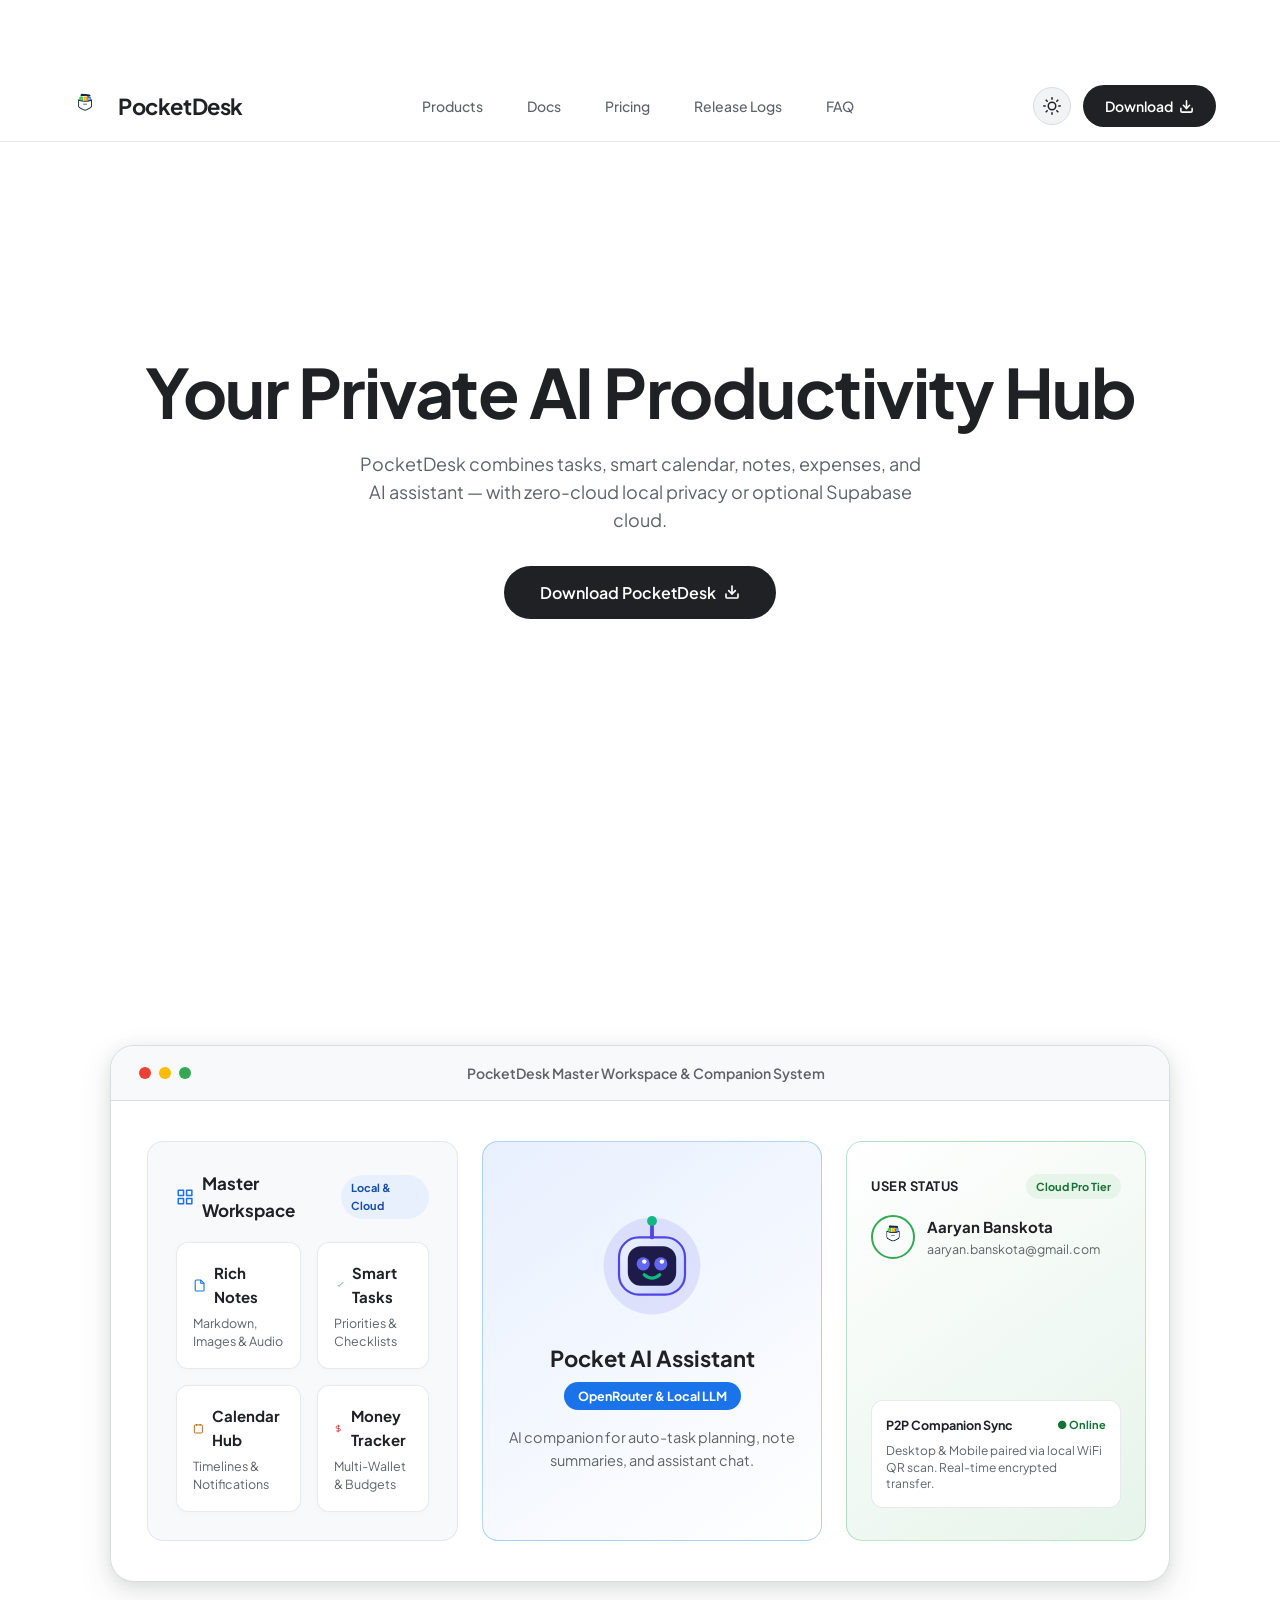
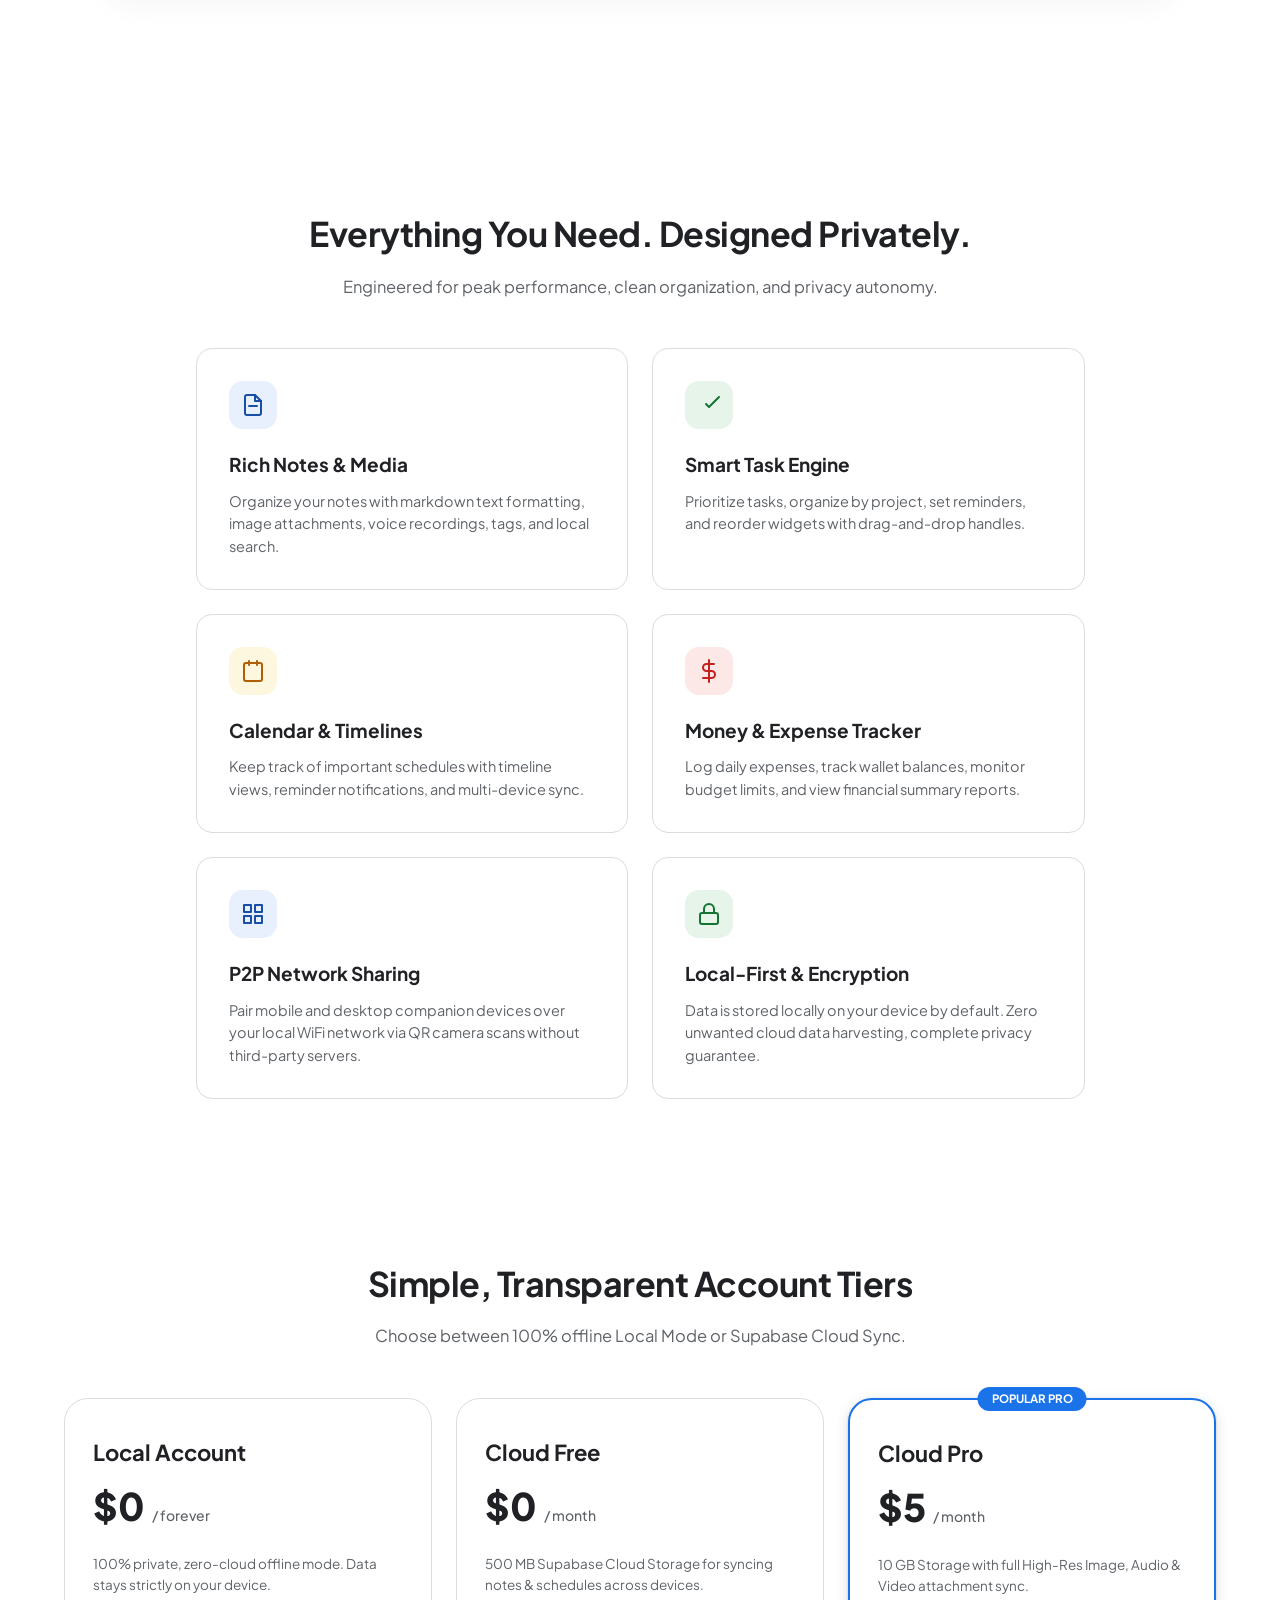
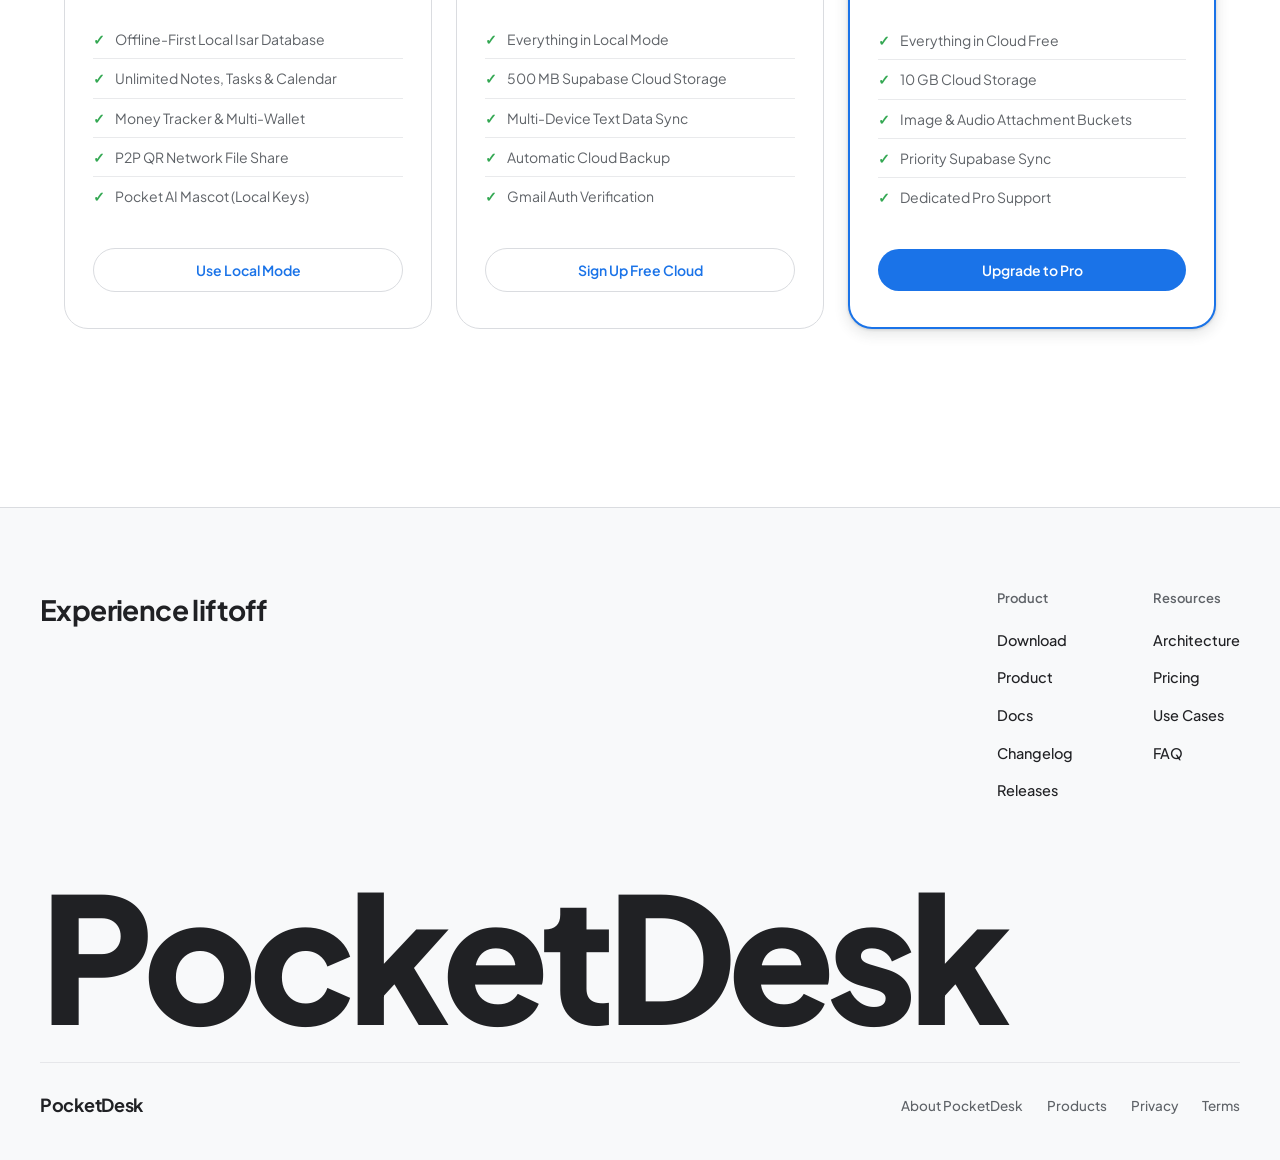
==== commit ad799a2a: "Enlarge navbar logo, refine hero text, enhance showcase section with profile status card, add mobile" ====
--- a/website/index.html
+++ b/website/index.html
@@ -60,17 +60,17 @@
   </header>
 
   <main>
-    <!-- Antigravity Hero Section (Full Viewport) -->
+    <!-- PocketDesk Hero Section (Full Viewport) -->
     <section class="hero-section full-section">
-      <h1 class="hero-title" style="font-size: clamp(42px, 6vw, 72px); font-weight: 700; letter-spacing: -1.6px; line-height: 1.1; margin-bottom: 24px;">
-        Experience liftoff with the<br>next-gen local-first platform
+      <h1 class="hero-title" style="font-size: clamp(42px, 5.5vw, 68px); font-weight: 700; letter-spacing: -1.5px; line-height: 1.15; margin-bottom: 20px;">
+        Your Private AI Productivity Hub
       </h1>
-      <p class="hero-subtitle" style="max-width: 640px; margin: 0 auto 36px; font-size: 19px; color: var(--text-secondary);">
-        PocketDesk combines Tasks, Smart Calendar, Rich Notes, Expense Tracker, P2P File Sync, and an AI Mascot Assistant — with 100% local privacy or optional Supabase cloud.
+      <p class="hero-subtitle" style="max-width: 580px; margin: 0 auto 32px; font-size: 18px; color: var(--text-secondary);">
+        PocketDesk combines tasks, smart calendar, notes, expenses, and AI assistant — with zero-cloud local privacy or optional Supabase cloud.
       </p>
       <div class="hero-buttons" style="justify-content: center;">
         <a href="download.html" class="btn-pill btn-dark" style="padding: 14px 36px; font-size: 16px;">
-          <span>Download</span>
+          <span>Download PocketDesk</span>
           <svg width="16" height="16" viewBox="0 0 24 24" fill="none" stroke="currentColor" stroke-width="2.5" stroke-linecap="round" stroke-linejoin="round">
             <path d="M21 15v4a2 2 0 0 1-2 2H5a2 2 0 0 1-2-2v-4"></path>
             <polyline points="7 10 12 15 17 10"></polyline>
@@ -80,7 +80,7 @@
       </div>
     </section>
 
-    <!-- App Showcase & AI Mascot Container (Full Viewport Section) -->
+    <!-- App Showcase, Mascot & Live Profile Status Section -->
     <section id="dashboard" class="section-wrapper full-section">
       <div class="showcase-container">
         <div class="showcase-header">
@@ -89,14 +89,14 @@
             <span class="dot yellow"></span>
             <span class="dot green"></span>
           </div>
-          <span class="window-title">PocketDesk Master Workspace & Pocket AI Assistant</span>
+          <span class="window-title">PocketDesk Master Workspace & Companion System</span>
           <span style="width: 40px;"></span>
         </div>
         <div class="showcase-body">
           
-          <!-- Dashboard Wireframe/Mockup -->
+          <!-- 1. Master Workspace -->
           <div class="dashboard-preview-card">
-            <div style="display: flex; justify-content: space-between; align-items: center; margin-bottom: 20px;">
+            <div style="display: flex; justify-content: space-between; align-items: center; margin-bottom: 18px;">
               <h3 style="font-size: 17px; font-weight: 700; color: var(--text-primary); display: flex; align-items: center; gap: 8px;">
                 <svg width="20" height="20" viewBox="0 0 24 24" fill="none" stroke="var(--google-blue)" stroke-width="2" stroke-linecap="round" stroke-linejoin="round">
                   <rect x="3" y="3" width="7" height="7"></rect>
@@ -106,62 +106,55 @@
                 </svg>
                 Master Workspace
               </h3>
-              <span style="font-size: 11.5px; font-weight: 600; color: var(--google-green-text); background: var(--google-green-container); padding: 4px 12px; border-radius: var(--radius-pill);">Active Session</span>
+              <span style="font-size: 11px; font-weight: 700; color: var(--google-blue-text); background: var(--google-blue-container); padding: 4px 10px; border-radius: var(--radius-pill);">Local & Cloud</span>
             </div>
 
             <div class="dash-grid">
               <div class="dash-widget">
                 <h4>
-                  <svg width="16" height="16" viewBox="0 0 24 24" fill="none" stroke="var(--google-blue)" stroke-width="2" stroke-linecap="round" stroke-linejoin="round"><path d="M14 2H6a2 2 0 0 0-2 2v16a2 2 0 0 0 2 2h12a2 2 0 0 0 2-2V8z"></path><polyline points="14 2 14 8 20 8"></polyline></svg>
+                  <svg width="15" height="15" viewBox="0 0 24 24" fill="none" stroke="var(--google-blue)" stroke-width="2"><path d="M14 2H6a2 2 0 0 0-2 2v16a2 2 0 0 0 2 2h12a2 2 0 0 0 2-2V8z"></path><polyline points="14 2 14 8 20 8"></polyline></svg>
                   Rich Notes
                 </h4>
-                <p>Text, Images & Audio Attachments</p>
+                <p>Markdown, Images & Audio</p>
               </div>
               <div class="dash-widget">
                 <h4>
-                  <svg width="16" height="16" viewBox="0 0 24 24" fill="none" stroke="var(--google-green)" stroke-width="2" stroke-linecap="round" stroke-linejoin="round"><polyline points="22 4 12 14.01 9 11.01"></polyline></svg>
+                  <svg width="15" height="15" viewBox="0 0 24 24" fill="none" stroke="var(--google-green)" stroke-width="2"><polyline points="22 4 12 14.01 9 11.01"></polyline></svg>
                   Smart Tasks
                 </h4>
-                <p>Priorities, Due Dates & Checklists</p>
+                <p>Priorities & Checklists</p>
               </div>
               <div class="dash-widget">
                 <h4>
-                  <svg width="16" height="16" viewBox="0 0 24 24" fill="none" stroke="var(--google-amber-text)" stroke-width="2" stroke-linecap="round" stroke-linejoin="round"><rect x="3" y="4" width="18" height="18" rx="2" ry="2"></rect><line x1="16" y1="2" x2="16" y2="6"></line><line x1="8" y1="2" x2="8" y2="6"></line></svg>
+                  <svg width="15" height="15" viewBox="0 0 24 24" fill="none" stroke="var(--google-amber-text)" stroke-width="2"><rect x="3" y="4" width="18" height="18" rx="2" ry="2"></rect><line x1="16" y1="2" x2="16" y2="6"></line><line x1="8" y1="2" x2="8" y2="6"></line></svg>
                   Calendar Hub
                 </h4>
-                <p>Event Schedules & Timelines</p>
+                <p>Timelines & Notifications</p>
               </div>
               <div class="dash-widget">
                 <h4>
-                  <svg width="16" height="16" viewBox="0 0 24 24" fill="none" stroke="var(--google-red-text)" stroke-width="2" stroke-linecap="round" stroke-linejoin="round"><line x1="12" y1="1" x2="12" y2="23"></line><path d="M17 5H9.5a3.5 3.5 0 0 0 0 7h5a3.5 3.5 0 0 1 0 7H6"></path></svg>
+                  <svg width="15" height="15" viewBox="0 0 24 24" fill="none" stroke="var(--google-red-text)" stroke-width="2"><line x1="12" y1="1" x2="12" y2="23"></line><path d="M17 5H9.5a3.5 3.5 0 0 0 0 7h5a3.5 3.5 0 0 1 0 7H6"></path></svg>
                   Money Tracker
                 </h4>
-                <p>Wallets, Expenses & Reports</p>
+                <p>Multi-Wallet & Budgets</p>
               </div>
             </div>
           </div>
 
-          <!-- AI Mascot Card -->
+          <!-- 2. AI Mascot Card -->
           <div id="ai-mascot" class="mascot-card">
             <!-- Premium SVG Robot Mascot -->
             <svg class="mascot-svg-avatar" viewBox="0 0 100 100" fill="none">
-              <!-- Glow halo -->
               <circle cx="50" cy="50" r="44" fill="rgba(79, 70, 229, 0.12)" />
-              <!-- Outer body -->
               <rect x="20" y="24" width="60" height="52" rx="18" fill="url(#mascot-grad)" stroke="#4F46E5" stroke-width="2" />
-              <!-- Face Screen -->
               <rect x="28" y="32" width="44" height="36" rx="12" fill="#1E1B4B" />
-              <!-- Eyes -->
               <circle cx="42" cy="48" r="6" fill="#6366F1" />
               <circle cx="58" cy="48" r="6" fill="#6366F1" />
               <circle cx="43" cy="46" r="2" fill="#FFFFFF" />
               <circle cx="59" cy="46" r="2" fill="#FFFFFF" />
-              <!-- Smile Line -->
               <path d="M 43 58 Q 50 64 57 58" stroke="#10B981" stroke-width="3" stroke-linecap="round" />
-              <!-- Antenna -->
               <line x1="50" y1="24" x2="50" y2="12" stroke="#4F46E5" stroke-width="3.5" stroke-linecap="round" />
               <circle cx="50" cy="9" r="4.5" fill="#10B981" />
-              <!-- Gradients -->
               <defs>
                 <linearGradient id="mascot-grad" x1="20" y1="24" x2="80" y2="76" gradientUnits="userSpaceOnUse">
                   <stop stop-color="#EEF2FF" />
@@ -171,10 +164,37 @@
             </svg>
 
             <div class="mascot-name">Pocket AI Assistant</div>
-            <span class="mascot-pill">OpenRouter API & Local Models</span>
+            <span class="mascot-pill">OpenRouter & Local LLM</span>
             <p class="mascot-description">
-              Meet your workspace AI mascot. Execute smart task generation, note summarization, context selection toolbars, and intelligent assistant Q&A.
+              AI companion for auto-task planning, note summaries, and assistant chat.
             </p>
+          </div>
+
+          <!-- 3. Active Profile & P2P Sync Card -->
+          <div class="profile-status-card">
+            <div>
+              <div style="display: flex; align-items: center; justify-content: space-between; margin-bottom: 16px;">
+                <span style="font-size: 13px; font-weight: 700; color: var(--text-primary); text-transform: uppercase; letter-spacing: 0.5px;">User Status</span>
+                <span style="font-size: 11px; font-weight: 700; color: var(--google-green-text); background: var(--google-green-container); padding: 4px 10px; border-radius: var(--radius-pill);">Cloud Pro Tier</span>
+              </div>
+              <div style="display: flex; align-items: center; gap: 12px; margin-bottom: 20px;">
+                <img src="assets/logo.png" alt="User Profile" style="width: 44px; height: 44px; border-radius: 50%; border: 2px solid var(--google-green);">
+                <div>
+                  <div style="font-weight: 700; font-size: 15px; color: var(--text-primary);">Aaryan Banskota</div>
+                  <div style="font-size: 12.5px; color: var(--text-secondary);">aaryan.banskota@gmail.com</div>
+                </div>
+              </div>
+            </div>
+
+            <div style="background: var(--surface-color); border: 1px solid var(--border-subtle); border-radius: 12px; padding: 14px; margin-top: 12px;">
+              <div style="font-size: 12.5px; font-weight: 700; color: var(--text-primary); margin-bottom: 8px; display: flex; align-items: center; justify-content: space-between;">
+                <span>P2P Companion Sync</span>
+                <span style="color: var(--google-green-text); font-size: 11px;">● Online</span>
+              </div>
+              <p style="font-size: 12px; color: var(--text-secondary); line-height: 1.4;">
+                Desktop & Mobile paired via local WiFi QR scan. Real-time encrypted transfer.
+              </p>
+            </div>
           </div>
 
         </div>
--- a/website/google_style.css
+++ b/website/google_style.css
@@ -159,19 +159,19 @@
 .logo {
   display: flex;
   align-items: center;
-  gap: 10px;
+  gap: 12px;
   text-decoration: none;
   font-weight: 700;
-  font-size: 20px;
-  color: var(--text-primary);
-  letter-spacing: -0.3px;
+  font-size: 22px;
+  color: var(--text-primary);
+  letter-spacing: -0.4px;
 }
 
 .logo-img {
-  width: 32px;
-  height: 32px;
+  width: 42px;
+  height: 42px;
   object-fit: contain;
-  border-radius: 8px;
+  border-radius: 10px;
 }
 
 .nav-links {
@@ -405,60 +405,81 @@
 }
 
 .showcase-body {
-  padding: 44px 40px;
+  padding: 40px 36px;
   display: grid;
-  grid-template-columns: 1fr 380px;
-  gap: 36px;
-  align-items: center;
-}
-
-@media (max-width: 980px) {
-  .showcase-body { grid-template-columns: 1fr; padding: 28px; }
+  grid-template-columns: 1fr 340px 300px;
+  gap: 24px;
+  align-items: stretch;
+}
+
+@media (max-width: 1150px) {
+  .showcase-body { grid-template-columns: 1fr 1fr; }
+}
+
+@media (max-width: 768px) {
+  .showcase-body { grid-template-columns: 1fr; padding: 24px; }
 }
 
 .dashboard-preview-card {
   background: var(--surface-low);
   border-radius: var(--radius-md);
-  padding: 32px;
+  padding: 28px;
   border: 1px solid var(--border-subtle);
+  display: flex;
+  flex-direction: column;
+  justify-content: space-between;
 }
 
 .dash-grid {
   display: grid;
   grid-template-columns: repeat(2, 1fr);
-  gap: 20px;
+  gap: 16px;
 }
 
 .dash-widget {
   background: var(--surface-color);
-  padding: 22px 20px;
-  border-radius: 14px;
+  padding: 18px 16px;
+  border-radius: 12px;
   border: 1px solid var(--border-subtle);
   box-shadow: 0 2px 8px rgba(0,0,0,0.02);
 }
 
 .dash-widget h4 {
-  font-size: 16px;
-  font-weight: 700;
-  color: var(--text-primary);
-  display: flex;
-  align-items: center;
-  gap: 10px;
-  margin-bottom: 8px;
+  font-size: 15px;
+  font-weight: 700;
+  color: var(--text-primary);
+  display: flex;
+  align-items: center;
+  gap: 8px;
+  margin-bottom: 6px;
 }
 
 .dash-widget p {
-  font-size: 13.5px;
-  color: var(--text-secondary);
-  line-height: 1.45;
+  font-size: 12.5px;
+  color: var(--text-secondary);
+  line-height: 1.4;
 }
 
 .mascot-card {
   background: linear-gradient(145deg, var(--google-blue-container) 0%, var(--surface-color) 100%);
   border: 1px solid rgba(26, 115, 232, 0.3);
   border-radius: var(--radius-md);
-  padding: 36px 28px;
+  padding: 32px 24px;
   text-align: center;
+  display: flex;
+  flex-direction: column;
+  align-items: center;
+  justify-content: center;
+}
+
+.profile-status-card {
+  background: linear-gradient(145deg, var(--surface-color) 0%, var(--google-green-container) 100%);
+  border: 1px solid rgba(52, 168, 83, 0.3);
+  border-radius: var(--radius-md);
+  padding: 32px 24px;
+  display: flex;
+  flex-direction: column;
+  justify-content: space-between;
 }
 
 .mascot-svg-avatar {
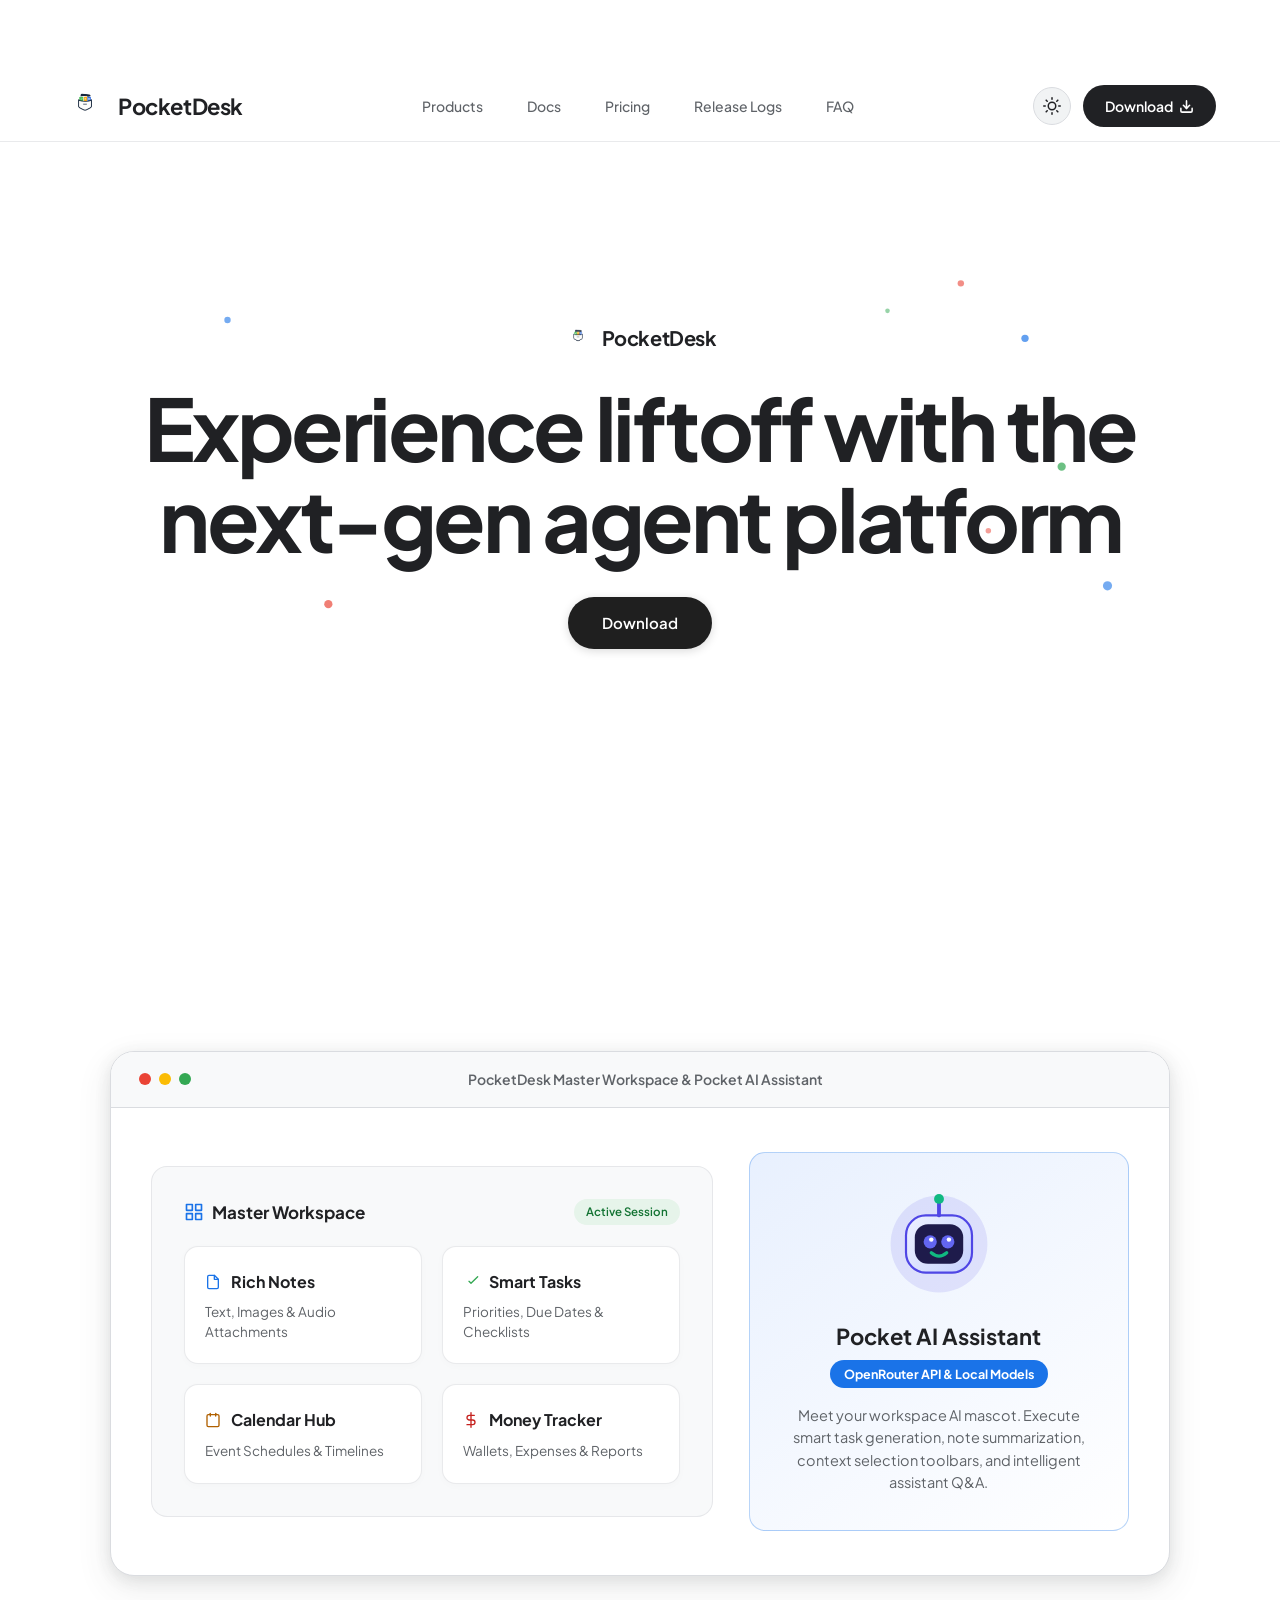
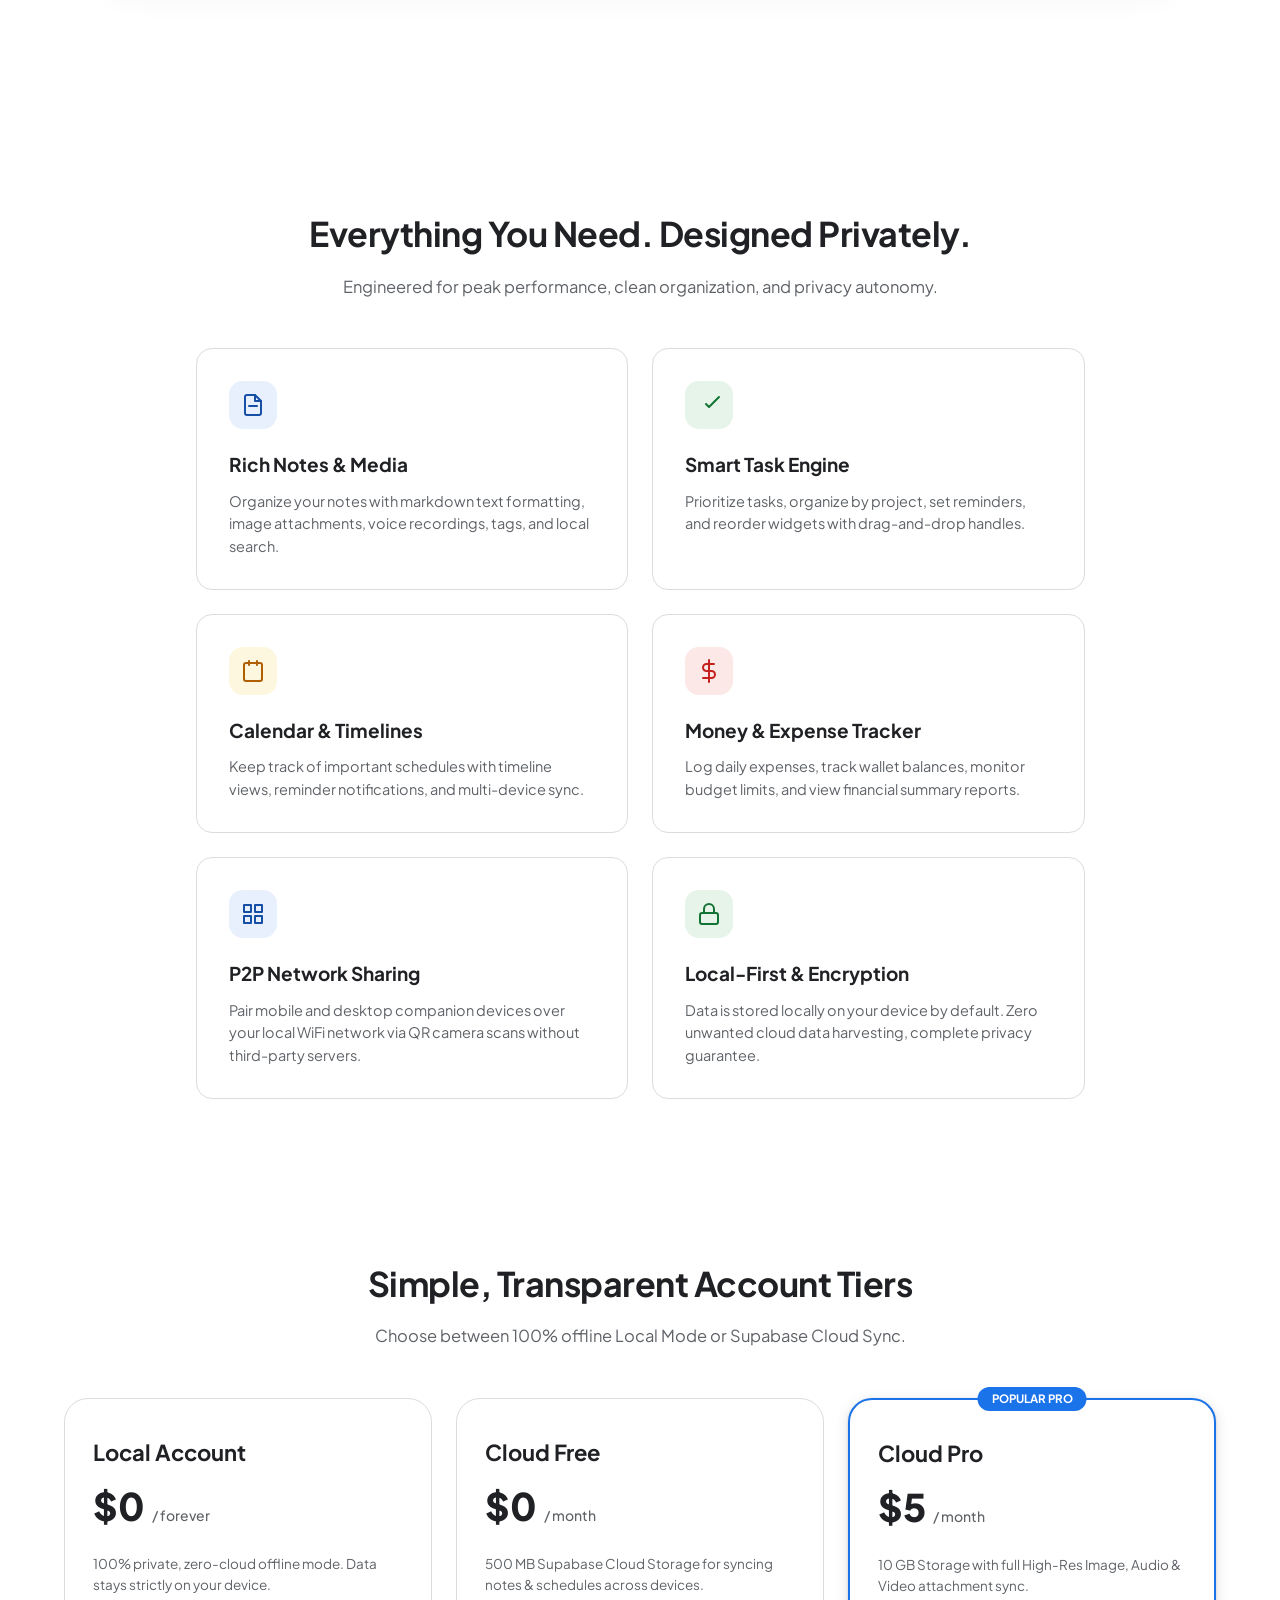
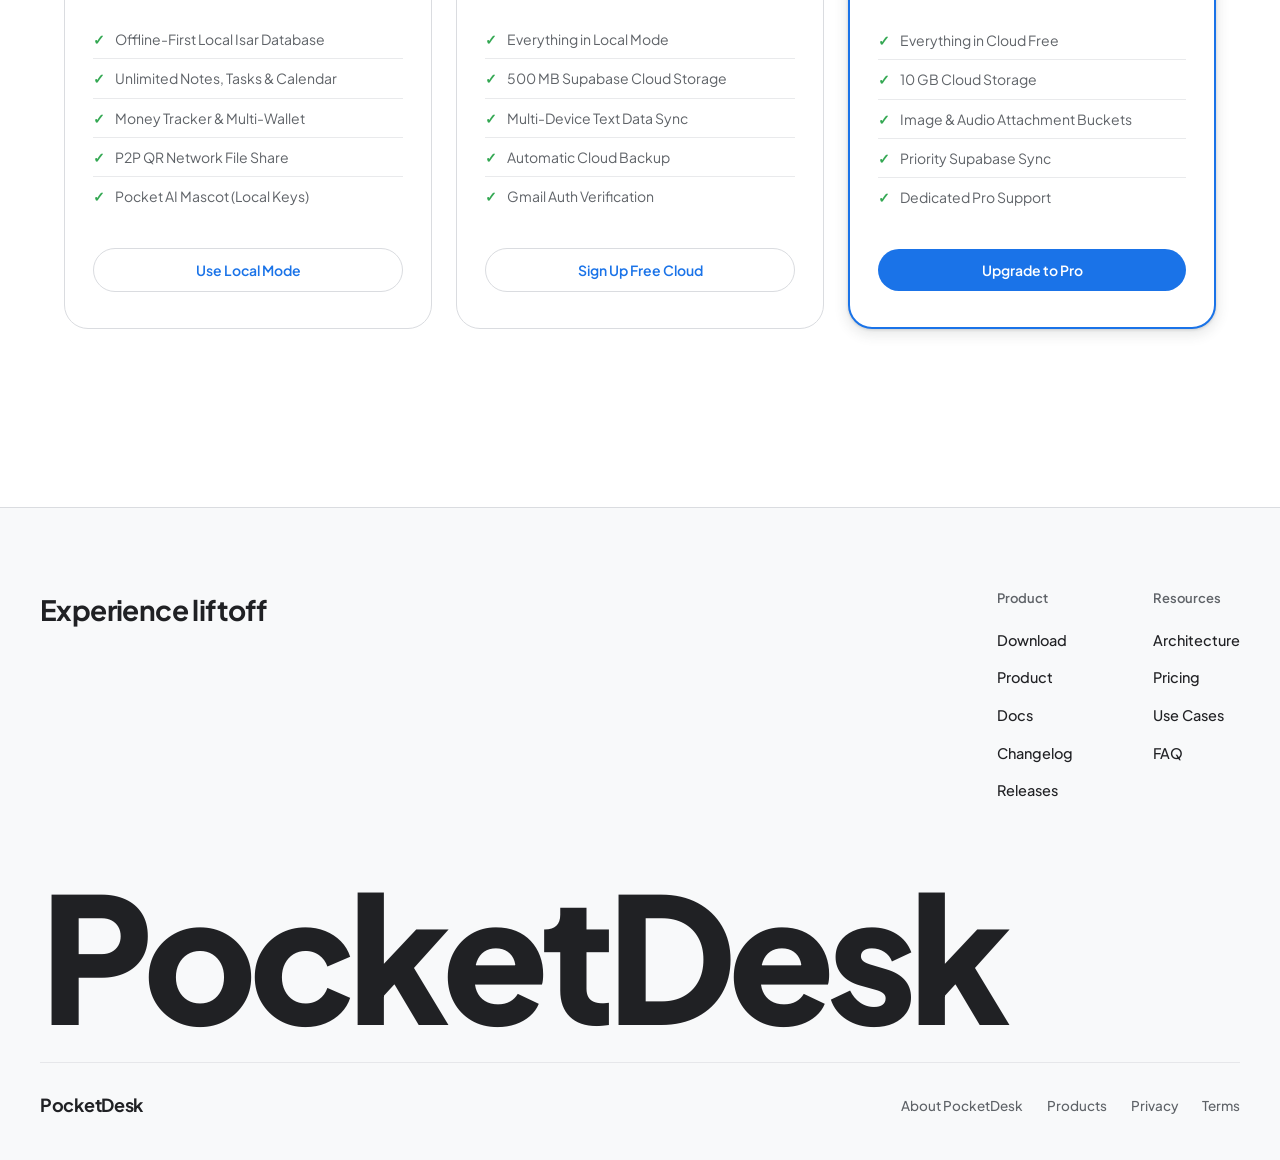
==== commit 95561357: "Rename google_style.css to pocketdesk.css, align Hero Section 1:1 with Antigravity design system, an" ====
--- a/website/index.html
+++ b/website/index.html
@@ -15,7 +15,7 @@
       }
     })();
   </script>
-  <link rel="stylesheet" href="google_style.css">
+  <link rel="stylesheet" href="pocketdesk.css">
 </head>
 <body>
 
@@ -60,27 +60,41 @@
   </header>
 
   <main>
-    <!-- PocketDesk Hero Section (Full Viewport) -->
+    <!-- Antigravity Premium Hero Section (Full Viewport) -->
     <section class="hero-section full-section">
-      <h1 class="hero-title" style="font-size: clamp(42px, 5.5vw, 68px); font-weight: 700; letter-spacing: -1.5px; line-height: 1.15; margin-bottom: 20px;">
-        Your Private AI Productivity Hub
+      <!-- Scattered Particle Accents Canvas matching Antigravity -->
+      <svg class="hero-bg-accent" viewBox="0 0 1200 800" fill="none">
+        <circle cx="950" cy="180" r="3.5" fill="#ea4335" opacity="0.7"/>
+        <circle cx="1020" cy="240" r="4" fill="#1a73e8" opacity="0.8"/>
+        <circle cx="890" cy="310" r="3" fill="#fbbc04" opacity="0.7"/>
+        <circle cx="1060" cy="380" r="4.5" fill="#34a853" opacity="0.85"/>
+        <circle cx="980" cy="450" r="3" fill="#ea4335" opacity="0.6"/>
+        <circle cx="1110" cy="510" r="5" fill="#1a73e8" opacity="0.7"/>
+        <circle cx="870" cy="210" r="2.5" fill="#34a853" opacity="0.6"/>
+        <circle cx="150" cy="220" r="3.5" fill="#1a73e8" opacity="0.7"/>
+        <circle cx="210" cy="340" r="4" fill="#34a853" opacity="0.6"/>
+        <circle cx="120" cy="460" r="3" fill="#fbbc04" opacity="0.7"/>
+        <circle cx="260" cy="530" r="4.5" fill="#ea4335" opacity="0.8"/>
+      </svg>
+
+      <!-- Brand Badge above headline -->
+      <div class="hero-brand-badge">
+        <img src="assets/logo.png" alt="PocketDesk" class="hero-badge-img">
+        <span class="hero-badge-text">PocketDesk</span>
+      </div>
+
+      <h1 class="hero-title">
+        Experience liftoff with the<br>next-gen agent platform
       </h1>
-      <p class="hero-subtitle" style="max-width: 580px; margin: 0 auto 32px; font-size: 18px; color: var(--text-secondary);">
-        PocketDesk combines tasks, smart calendar, notes, expenses, and AI assistant — with zero-cloud local privacy or optional Supabase cloud.
-      </p>
-      <div class="hero-buttons" style="justify-content: center;">
-        <a href="download.html" class="btn-pill btn-dark" style="padding: 14px 36px; font-size: 16px;">
-          <span>Download PocketDesk</span>
-          <svg width="16" height="16" viewBox="0 0 24 24" fill="none" stroke="currentColor" stroke-width="2.5" stroke-linecap="round" stroke-linejoin="round">
-            <path d="M21 15v4a2 2 0 0 1-2 2H5a2 2 0 0 1-2-2v-4"></path>
-            <polyline points="7 10 12 15 17 10"></polyline>
-            <line x1="12" y1="15" x2="12" y2="3"></line>
-          </svg>
+
+      <div class="hero-buttons">
+        <a href="download.html" class="btn-hero-dark">
+          Download
         </a>
       </div>
     </section>
 
-    <!-- App Showcase, Mascot & Live Profile Status Section -->
+    <!-- App Showcase & AI Mascot Container (Full Viewport Section) -->
     <section id="dashboard" class="section-wrapper full-section">
       <div class="showcase-container">
         <div class="showcase-header">
@@ -89,14 +103,14 @@
             <span class="dot yellow"></span>
             <span class="dot green"></span>
           </div>
-          <span class="window-title">PocketDesk Master Workspace & Companion System</span>
+          <span class="window-title">PocketDesk Master Workspace & Pocket AI Assistant</span>
           <span style="width: 40px;"></span>
         </div>
         <div class="showcase-body">
           
-          <!-- 1. Master Workspace -->
+          <!-- Dashboard Wireframe/Mockup -->
           <div class="dashboard-preview-card">
-            <div style="display: flex; justify-content: space-between; align-items: center; margin-bottom: 18px;">
+            <div style="display: flex; justify-content: space-between; align-items: center; margin-bottom: 20px;">
               <h3 style="font-size: 17px; font-weight: 700; color: var(--text-primary); display: flex; align-items: center; gap: 8px;">
                 <svg width="20" height="20" viewBox="0 0 24 24" fill="none" stroke="var(--google-blue)" stroke-width="2" stroke-linecap="round" stroke-linejoin="round">
                   <rect x="3" y="3" width="7" height="7"></rect>
@@ -106,55 +120,62 @@
                 </svg>
                 Master Workspace
               </h3>
-              <span style="font-size: 11px; font-weight: 700; color: var(--google-blue-text); background: var(--google-blue-container); padding: 4px 10px; border-radius: var(--radius-pill);">Local & Cloud</span>
+              <span style="font-size: 11.5px; font-weight: 600; color: var(--google-green-text); background: var(--google-green-container); padding: 4px 12px; border-radius: var(--radius-pill);">Active Session</span>
             </div>
 
             <div class="dash-grid">
               <div class="dash-widget">
                 <h4>
-                  <svg width="15" height="15" viewBox="0 0 24 24" fill="none" stroke="var(--google-blue)" stroke-width="2"><path d="M14 2H6a2 2 0 0 0-2 2v16a2 2 0 0 0 2 2h12a2 2 0 0 0 2-2V8z"></path><polyline points="14 2 14 8 20 8"></polyline></svg>
+                  <svg width="16" height="16" viewBox="0 0 24 24" fill="none" stroke="var(--google-blue)" stroke-width="2" stroke-linecap="round" stroke-linejoin="round"><path d="M14 2H6a2 2 0 0 0-2 2v16a2 2 0 0 0 2 2h12a2 2 0 0 0 2-2V8z"></path><polyline points="14 2 14 8 20 8"></polyline></svg>
                   Rich Notes
                 </h4>
-                <p>Markdown, Images & Audio</p>
+                <p>Text, Images & Audio Attachments</p>
               </div>
               <div class="dash-widget">
                 <h4>
-                  <svg width="15" height="15" viewBox="0 0 24 24" fill="none" stroke="var(--google-green)" stroke-width="2"><polyline points="22 4 12 14.01 9 11.01"></polyline></svg>
+                  <svg width="16" height="16" viewBox="0 0 24 24" fill="none" stroke="var(--google-green)" stroke-width="2" stroke-linecap="round" stroke-linejoin="round"><polyline points="22 4 12 14.01 9 11.01"></polyline></svg>
                   Smart Tasks
                 </h4>
-                <p>Priorities & Checklists</p>
+                <p>Priorities, Due Dates & Checklists</p>
               </div>
               <div class="dash-widget">
                 <h4>
-                  <svg width="15" height="15" viewBox="0 0 24 24" fill="none" stroke="var(--google-amber-text)" stroke-width="2"><rect x="3" y="4" width="18" height="18" rx="2" ry="2"></rect><line x1="16" y1="2" x2="16" y2="6"></line><line x1="8" y1="2" x2="8" y2="6"></line></svg>
+                  <svg width="16" height="16" viewBox="0 0 24 24" fill="none" stroke="var(--google-amber-text)" stroke-width="2" stroke-linecap="round" stroke-linejoin="round"><rect x="3" y="4" width="18" height="18" rx="2" ry="2"></rect><line x1="16" y1="2" x2="16" y2="6"></line><line x1="8" y1="2" x2="8" y2="6"></line></svg>
                   Calendar Hub
                 </h4>
-                <p>Timelines & Notifications</p>
+                <p>Event Schedules & Timelines</p>
               </div>
               <div class="dash-widget">
                 <h4>
-                  <svg width="15" height="15" viewBox="0 0 24 24" fill="none" stroke="var(--google-red-text)" stroke-width="2"><line x1="12" y1="1" x2="12" y2="23"></line><path d="M17 5H9.5a3.5 3.5 0 0 0 0 7h5a3.5 3.5 0 0 1 0 7H6"></path></svg>
+                  <svg width="16" height="16" viewBox="0 0 24 24" fill="none" stroke="var(--google-red-text)" stroke-width="2" stroke-linecap="round" stroke-linejoin="round"><line x1="12" y1="1" x2="12" y2="23"></line><path d="M17 5H9.5a3.5 3.5 0 0 0 0 7h5a3.5 3.5 0 0 1 0 7H6"></path></svg>
                   Money Tracker
                 </h4>
-                <p>Multi-Wallet & Budgets</p>
+                <p>Wallets, Expenses & Reports</p>
               </div>
             </div>
           </div>
 
-          <!-- 2. AI Mascot Card -->
+          <!-- AI Mascot Card -->
           <div id="ai-mascot" class="mascot-card">
             <!-- Premium SVG Robot Mascot -->
             <svg class="mascot-svg-avatar" viewBox="0 0 100 100" fill="none">
+              <!-- Glow halo -->
               <circle cx="50" cy="50" r="44" fill="rgba(79, 70, 229, 0.12)" />
+              <!-- Outer body -->
               <rect x="20" y="24" width="60" height="52" rx="18" fill="url(#mascot-grad)" stroke="#4F46E5" stroke-width="2" />
+              <!-- Face Screen -->
               <rect x="28" y="32" width="44" height="36" rx="12" fill="#1E1B4B" />
+              <!-- Eyes -->
               <circle cx="42" cy="48" r="6" fill="#6366F1" />
               <circle cx="58" cy="48" r="6" fill="#6366F1" />
               <circle cx="43" cy="46" r="2" fill="#FFFFFF" />
               <circle cx="59" cy="46" r="2" fill="#FFFFFF" />
+              <!-- Smile Line -->
               <path d="M 43 58 Q 50 64 57 58" stroke="#10B981" stroke-width="3" stroke-linecap="round" />
+              <!-- Antenna -->
               <line x1="50" y1="24" x2="50" y2="12" stroke="#4F46E5" stroke-width="3.5" stroke-linecap="round" />
               <circle cx="50" cy="9" r="4.5" fill="#10B981" />
+              <!-- Gradients -->
               <defs>
                 <linearGradient id="mascot-grad" x1="20" y1="24" x2="80" y2="76" gradientUnits="userSpaceOnUse">
                   <stop stop-color="#EEF2FF" />
@@ -164,37 +185,10 @@
             </svg>
 
             <div class="mascot-name">Pocket AI Assistant</div>
-            <span class="mascot-pill">OpenRouter & Local LLM</span>
+            <span class="mascot-pill">OpenRouter API & Local Models</span>
             <p class="mascot-description">
-              AI companion for auto-task planning, note summaries, and assistant chat.
+              Meet your workspace AI mascot. Execute smart task generation, note summarization, context selection toolbars, and intelligent assistant Q&A.
             </p>
-          </div>
-
-          <!-- 3. Active Profile & P2P Sync Card -->
-          <div class="profile-status-card">
-            <div>
-              <div style="display: flex; align-items: center; justify-content: space-between; margin-bottom: 16px;">
-                <span style="font-size: 13px; font-weight: 700; color: var(--text-primary); text-transform: uppercase; letter-spacing: 0.5px;">User Status</span>
-                <span style="font-size: 11px; font-weight: 700; color: var(--google-green-text); background: var(--google-green-container); padding: 4px 10px; border-radius: var(--radius-pill);">Cloud Pro Tier</span>
-              </div>
-              <div style="display: flex; align-items: center; gap: 12px; margin-bottom: 20px;">
-                <img src="assets/logo.png" alt="User Profile" style="width: 44px; height: 44px; border-radius: 50%; border: 2px solid var(--google-green);">
-                <div>
-                  <div style="font-weight: 700; font-size: 15px; color: var(--text-primary);">Aaryan Banskota</div>
-                  <div style="font-size: 12.5px; color: var(--text-secondary);">aaryan.banskota@gmail.com</div>
-                </div>
-              </div>
-            </div>
-
-            <div style="background: var(--surface-color); border: 1px solid var(--border-subtle); border-radius: 12px; padding: 14px; margin-top: 12px;">
-              <div style="font-size: 12.5px; font-weight: 700; color: var(--text-primary); margin-bottom: 8px; display: flex; align-items: center; justify-content: space-between;">
-                <span>P2P Companion Sync</span>
-                <span style="color: var(--google-green-text); font-size: 11px;">● Online</span>
-              </div>
-              <p style="font-size: 12px; color: var(--text-secondary); line-height: 1.4;">
-                Desktop & Mobile paired via local WiFi QR scan. Real-time encrypted transfer.
-              </p>
-            </div>
           </div>
 
         </div>
--- a/website/pocketdesk.css
+++ b/website/pocketdesk.css
@@ -0,0 +1,975 @@
+/* ==========================================================================
+   PocketDesk Website - Google Minimalist & Antigravity Design System
+   ========================================================================== */
+
+@import url('https://fonts.googleapis.com/css2?family=Google+Sans:wght@400;500;700&family=Plus+Jakarta+Sans:wght@400;500;600;700;800&family=JetBrains+Mono:wght@400;500&display=swap');
+
+:root {
+  /* Google Brand Colors */
+  --google-blue: #1a73e8;
+  --google-blue-hover: #1557b0;
+  --google-blue-container: #e8f0fe;
+  --google-blue-text: #174ea6;
+
+  --google-green: #34a853;
+  --google-green-container: #e6f4ea;
+  --google-green-text: #137333;
+
+  --google-amber: #fbbc04;
+  --google-amber-container: #fef7e0;
+  --google-amber-text: #b06000;
+
+  --google-red: #ea4335;
+  --google-red-container: #fce8e6;
+  --google-red-text: #c5221f;
+
+  /* Surfaces */
+  --bg-color: #ffffff;
+  --surface-color: #ffffff;
+  --surface-low: #f8f9fa;
+  --surface-variant: #f1f3f4;
+
+  /* Typography */
+  --text-primary: #202124;
+  --text-secondary: #5f6368;
+  --text-tertiary: #80868b;
+
+  /* Geometry & Borders */
+  --border-color: #dadce0;
+  --border-subtle: rgba(218, 220, 224, 0.6);
+  --radius-sm: 8px;
+  --radius-md: 16px;
+  --radius-lg: 24px;
+  --radius-pill: 100px;
+
+  /* Shadows */
+  --shadow-sm: 0 1px 2px 0 rgba(60,64,67,0.15), 0 1px 3px 1px rgba(60,64,67,0.08);
+  --shadow-md: 0 1px 3px 0 rgba(60,64,67,0.2), 0 4px 12px 3px rgba(60,64,67,0.1);
+  --shadow-lg: 0 4px 16px 0 rgba(60,64,67,0.12), 0 12px 32px 4px rgba(60,64,67,0.08);
+
+  --max-width: 1200px;
+  --transition: all 0.24s cubic-bezier(0.4, 0, 0.2, 1);
+}
+
+html.dark-mode, body.dark-mode {
+  --bg-color: #121212;
+  --surface-color: #1e1e1e;
+  --surface-low: #181818;
+  --surface-variant: #282828;
+
+  --text-primary: #e8eaed;
+  --text-secondary: #9aa0a6;
+  --text-tertiary: #80868b;
+
+  --border-color: #3c4043;
+  --border-subtle: rgba(60, 64, 67, 0.6);
+
+  --google-blue-container: rgba(26, 115, 232, 0.18);
+  --google-blue-text: #8ab4f8;
+  --google-green-container: rgba(52, 168, 83, 0.18);
+  --google-green-text: #81c995;
+  --google-amber-container: rgba(251, 188, 4, 0.18);
+  --google-amber-text: #fde293;
+  --google-red-container: rgba(234, 67, 53, 0.18);
+  --google-red-text: #f28b82;
+
+  --shadow-sm: 0 1px 3px 0 rgba(0,0,0,0.5);
+  --shadow-md: 0 4px 12px 0 rgba(0,0,0,0.5);
+  --shadow-lg: 0 8px 32px 0 rgba(0,0,0,0.6);
+  background-color: #121212 !important;
+  color: #e8eaed !important;
+}
+
+* {
+  box-sizing: border-box;
+  margin: 0;
+  padding: 0;
+}
+
+html {
+  scroll-behavior: smooth;
+  scroll-snap-type: y proximity;
+}
+
+@view-transition {
+  navigation: auto;
+}
+
+::view-transition-old(root) {
+  animation: fadeOut 0.25s cubic-bezier(0.4, 0, 0.2, 1) forwards;
+}
+
+::view-transition-new(root) {
+  animation: fadeIn 0.35s cubic-bezier(0.0, 0, 0.2, 1) forwards;
+}
+
+@keyframes fadeOut {
+  from { opacity: 1; transform: scale(1); }
+  to { opacity: 0; transform: scale(0.98); }
+}
+
+@keyframes fadeIn {
+  from { opacity: 0; transform: translateY(12px) scale(0.99); }
+  to { opacity: 1; transform: translateY(0) scale(1); }
+}
+
+body {
+  font-family: 'Google Sans', 'Plus Jakarta Sans', -apple-system, sans-serif;
+  background-color: var(--bg-color);
+  color: var(--text-primary);
+  line-height: 1.6;
+  -webkit-font-smoothing: antialiased;
+  opacity: 1;
+  transition: opacity 0.25s cubic-bezier(0.4, 0, 0.2, 1), transform 0.25s cubic-bezier(0.4, 0, 0.2, 1);
+}
+
+body.page-fade-out {
+  opacity: 0;
+  transform: translateY(-8px);
+}
+
+/* ==========================================================================
+   Header Navbar (Minimalist Google & Antigravity Header)
+   ========================================================================== */
+
+.navbar {
+  position: sticky;
+  top: 0;
+  z-index: 1000;
+  background-color: rgba(255, 255, 255, 0.92);
+  backdrop-filter: blur(16px);
+  -webkit-backdrop-filter: blur(16px);
+  border-bottom: 1px solid var(--border-subtle);
+  transition: var(--transition);
+}
+
+body.dark-mode .navbar {
+  background-color: rgba(18, 18, 18, 0.92);
+}
+
+.nav-container {
+  max-width: var(--max-width);
+  margin: 0 auto;
+  padding: 14px 24px;
+  display: flex;
+  align-items: center;
+  justify-content: space-between;
+}
+
+.logo {
+  display: flex;
+  align-items: center;
+  gap: 12px;
+  text-decoration: none;
+  font-weight: 700;
+  font-size: 22px;
+  color: var(--text-primary);
+  letter-spacing: -0.4px;
+}
+
+.logo-img {
+  width: 42px;
+  height: 42px;
+  object-fit: contain;
+  border-radius: 10px;
+}
+
+.nav-links {
+  display: flex;
+  align-items: center;
+  gap: 8px;
+}
+
+.nav-link {
+  text-decoration: none;
+  color: var(--text-secondary);
+  font-size: 14px;
+  font-weight: 500;
+  padding: 8px 18px;
+  border-radius: var(--radius-pill);
+  transition: var(--transition);
+}
+
+.nav-link:hover, .nav-link.active {
+  color: var(--google-blue);
+  background-color: var(--google-blue-container);
+}
+
+.nav-actions {
+  display: flex;
+  align-items: center;
+  gap: 12px;
+}
+
+.btn-pill {
+  display: inline-flex;
+  align-items: center;
+  justify-content: center;
+  gap: 8px;
+  padding: 10px 22px;
+  border-radius: var(--radius-pill);
+  font-size: 14px;
+  font-weight: 600;
+  text-decoration: none;
+  transition: var(--transition);
+  cursor: pointer;
+  border: none;
+}
+
+.btn-primary {
+  background-color: var(--google-blue);
+  color: #ffffff;
+}
+
+.btn-primary:hover {
+  background-color: var(--google-blue-hover);
+  box-shadow: 0 4px 12px rgba(26, 115, 232, 0.35);
+  transform: translateY(-1px);
+}
+
+.btn-dark {
+  background-color: #202124;
+  color: #ffffff !important;
+}
+
+.btn-dark:hover {
+  background-color: #000000;
+  box-shadow: 0 4px 14px rgba(0,0,0,0.3);
+  transform: translateY(-1px);
+}
+
+body.dark-mode .btn-dark {
+  background-color: #ffffff;
+  color: #121212 !important;
+}
+
+body.dark-mode .btn-dark:hover {
+  background-color: #f1f3f4;
+  box-shadow: 0 4px 14px rgba(255,255,255,0.25);
+}
+
+.btn-outlined {
+  background-color: transparent;
+  color: var(--google-blue);
+  border: 1px solid var(--border-color);
+}
+
+.btn-outlined:hover {
+  background-color: var(--google-blue-container);
+  border-color: var(--google-blue);
+}
+
+.theme-toggle {
+  background: var(--surface-variant);
+  border: 1px solid var(--border-color);
+  color: var(--text-primary);
+  width: 38px;
+  height: 38px;
+  border-radius: 50%;
+  display: flex;
+  align-items: center;
+  justify-content: center;
+  cursor: pointer;
+  transition: var(--transition);
+}
+
+.theme-toggle:hover {
+  background: var(--border-color);
+}
+
+/* ==========================================================================
+   Full Viewport Section Snap & Slide-Up Reveal System
+   ========================================================================== */
+
+.full-section {
+  min-height: calc(100vh - 72px);
+  width: 100%;
+  display: flex;
+  flex-direction: column;
+  justify-content: center;
+  align-items: center;
+  box-sizing: border-box;
+  padding: 60px 24px;
+  scroll-snap-align: start;
+  scroll-snap-stop: normal;
+  opacity: 0;
+  transform: translateY(50px) scale(0.98);
+  transition: opacity 0.75s cubic-bezier(0.16, 1, 0.3, 1), transform 0.75s cubic-bezier(0.16, 1, 0.3, 1);
+}
+
+.full-section.visible, .full-section:first-of-type {
+  opacity: 1;
+  transform: translateY(0) scale(1);
+}
+
+/* ==========================================================================
+   Antigravity Premium Hero Section & Brand Accent
+   ========================================================================== */
+
+.hero-section {
+  min-height: calc(100vh - 72px);
+  display: flex;
+  flex-direction: column;
+  justify-content: center;
+  align-items: center;
+  padding: 40px 24px;
+  max-width: 1100px;
+  margin: 0 auto;
+  text-align: center;
+  scroll-snap-align: start;
+  scroll-snap-stop: normal;
+  position: relative;
+}
+
+.hero-bg-accent {
+  position: absolute;
+  top: 50%;
+  left: 50%;
+  transform: translate(-50%, -50%);
+  width: 100%;
+  height: 100%;
+  pointer-events: none;
+  z-index: 0;
+  opacity: 0.85;
+}
+
+.hero-brand-badge {
+  display: inline-flex;
+  align-items: center;
+  gap: 10px;
+  margin-bottom: 28px;
+  text-decoration: none;
+  z-index: 1;
+}
+
+.hero-badge-img {
+  width: 28px;
+  height: 28px;
+  object-fit: contain;
+  border-radius: 6px;
+}
+
+.hero-badge-text {
+  font-size: 20px;
+  font-weight: 700;
+  color: var(--text-primary);
+  letter-spacing: -0.4px;
+}
+
+.hero-title {
+  font-size: clamp(52px, 7.5vw, 86px);
+  font-weight: 700;
+  line-height: 1.06;
+  letter-spacing: -0.04em;
+  color: var(--text-primary);
+  margin-bottom: 32px;
+  z-index: 1;
+}
+
+.hero-buttons {
+  display: flex;
+  align-items: center;
+  justify-content: center;
+  gap: 16px;
+  z-index: 1;
+}
+
+.btn-hero-dark {
+  background-color: #1f1f1f;
+  color: #ffffff !important;
+  padding: 14px 34px;
+  border-radius: var(--radius-pill);
+  font-size: 15px;
+  font-weight: 600;
+  text-decoration: none;
+  transition: var(--transition);
+  box-shadow: 0 2px 10px rgba(0,0,0,0.15);
+}
+
+.btn-hero-dark:hover {
+  background-color: #000000;
+  box-shadow: 0 6px 20px rgba(0,0,0,0.3);
+  transform: translateY(-2px);
+}
+
+body.dark-mode .btn-hero-dark {
+  background-color: #ffffff;
+  color: #121212 !important;
+}
+
+body.dark-mode .btn-hero-dark:hover {
+  background-color: #f1f3f4;
+  box-shadow: 0 6px 20px rgba(255,255,255,0.25);
+}
+
+/* ==========================================================================
+   Showcase Box & Mascot Component
+   ========================================================================== */
+
+.showcase-container {
+  width: 92%;
+  max-width: 1140px;
+  margin: 0 auto;
+  background-color: var(--surface-color);
+  border: 1px solid var(--border-color);
+  border-radius: var(--radius-lg);
+  box-shadow: var(--shadow-lg);
+  overflow: hidden;
+}
+
+.showcase-header {
+  background-color: var(--surface-low);
+  padding: 16px 28px;
+  border-bottom: 1px solid var(--border-color);
+  display: flex;
+  align-items: center;
+  justify-content: space-between;
+}
+
+.window-dots {
+  display: flex;
+  gap: 8px;
+}
+
+.dot {
+  width: 12px;
+  height: 12px;
+  border-radius: 50%;
+}
+
+.dot.red { background-color: var(--google-red); }
+.dot.yellow { background-color: var(--google-amber); }
+.dot.green { background-color: var(--google-green); }
+
+.window-title {
+  font-size: 14px;
+  font-weight: 600;
+  color: var(--text-secondary);
+}
+
+.showcase-body {
+  padding: 44px 40px;
+  display: grid;
+  grid-template-columns: 1fr 380px;
+  gap: 36px;
+  align-items: center;
+}
+
+@media (max-width: 980px) {
+  .showcase-body { grid-template-columns: 1fr; padding: 28px; }
+}
+
+.dashboard-preview-card {
+  background: var(--surface-low);
+  border-radius: var(--radius-md);
+  padding: 32px;
+  border: 1px solid var(--border-subtle);
+}
+
+.dash-grid {
+  display: grid;
+  grid-template-columns: repeat(2, 1fr);
+  gap: 20px;
+}
+
+.dash-widget {
+  background: var(--surface-color);
+  padding: 22px 20px;
+  border-radius: 14px;
+  border: 1px solid var(--border-subtle);
+  box-shadow: 0 2px 8px rgba(0,0,0,0.02);
+}
+
+.dash-widget h4 {
+  font-size: 16px;
+  font-weight: 700;
+  color: var(--text-primary);
+  display: flex;
+  align-items: center;
+  gap: 10px;
+  margin-bottom: 8px;
+}
+
+.dash-widget p {
+  font-size: 13.5px;
+  color: var(--text-secondary);
+  line-height: 1.45;
+}
+
+.mascot-card {
+  background: linear-gradient(145deg, var(--google-blue-container) 0%, var(--surface-color) 100%);
+  border: 1px solid rgba(26, 115, 232, 0.3);
+  border-radius: var(--radius-md);
+  padding: 36px 28px;
+  text-align: center;
+  display: flex;
+  flex-direction: column;
+  align-items: center;
+  justify-content: center;
+}
+
+.profile-status-card {
+  background: linear-gradient(145deg, var(--surface-color) 0%, var(--google-green-container) 100%);
+  border: 1px solid rgba(52, 168, 83, 0.3);
+  border-radius: var(--radius-md);
+  padding: 32px 24px;
+  display: flex;
+  flex-direction: column;
+  justify-content: space-between;
+}
+
+.mascot-svg-avatar {
+  width: 110px;
+  height: 110px;
+  margin: 0 auto 20px;
+}
+
+.mascot-name {
+  font-size: 22px;
+  font-weight: 700;
+  color: var(--text-primary);
+  margin-bottom: 6px;
+}
+
+.mascot-pill {
+  display: inline-block;
+  background: var(--google-blue);
+  color: #ffffff;
+  font-size: 12.5px;
+  font-weight: 700;
+  padding: 4px 14px;
+  border-radius: var(--radius-pill);
+  margin-bottom: 16px;
+}
+
+.mascot-description {
+  font-size: 14.5px;
+  color: var(--text-secondary);
+  line-height: 1.55;
+}
+
+/* ==========================================================================
+   Features Section
+   ========================================================================== */
+
+.section-wrapper {
+  max-width: var(--max-width);
+  margin: 0 auto 80px;
+  padding: 0 24px;
+}
+
+.section-header {
+  text-align: center;
+  max-width: 680px;
+  margin: 0 auto 48px;
+}
+
+.section-title {
+  font-size: 34px;
+  font-weight: 700;
+  color: var(--text-primary);
+  letter-spacing: -0.5px;
+  margin-bottom: 12px;
+}
+
+.section-desc {
+  font-size: 16.5px;
+  color: var(--text-secondary);
+}
+
+.features-grid {
+  display: grid;
+  grid-template-columns: repeat(auto-fit, minmax(320px, 1fr));
+  gap: 24px;
+}
+
+.feature-card {
+  background-color: var(--surface-color);
+  border: 1px solid var(--border-color);
+  border-radius: var(--radius-md);
+  padding: 32px;
+  transition: var(--transition);
+}
+
+.feature-card:hover {
+  box-shadow: var(--shadow-md);
+  transform: translateY(-2px);
+  border-color: var(--google-blue);
+}
+
+.feature-icon-box {
+  width: 48px;
+  height: 48px;
+  border-radius: 14px;
+  display: flex;
+  align-items: center;
+  justify-content: center;
+  margin-bottom: 20px;
+}
+
+.feature-icon-box.blue { background: var(--google-blue-container); color: var(--google-blue-text); }
+.feature-icon-box.green { background: var(--google-green-container); color: var(--google-green-text); }
+.feature-icon-box.yellow { background: var(--google-amber-container); color: var(--google-amber-text); }
+.feature-icon-box.red { background: var(--google-red-container); color: var(--google-red-text); }
+
+.feature-card h3 {
+  font-size: 19px;
+  font-weight: 700;
+  margin-bottom: 10px;
+  color: var(--text-primary);
+}
+
+.feature-card p {
+  font-size: 14.5px;
+  color: var(--text-secondary);
+  line-height: 1.55;
+}
+
+/* ==========================================================================
+   Pricing Section
+   ========================================================================== */
+
+.pricing-grid {
+  display: grid;
+  grid-template-columns: repeat(3, 1fr);
+  gap: 24px;
+  align-items: stretch;
+}
+
+@media (max-width: 900px) {
+  .pricing-grid { grid-template-columns: 1fr; }
+}
+
+.pricing-card {
+  background-color: var(--surface-color);
+  border: 1px solid var(--border-color);
+  border-radius: var(--radius-lg);
+  padding: 36px 28px;
+  display: flex;
+  flex-direction: column;
+  justify-content: space-between;
+  transition: var(--transition);
+  position: relative;
+}
+
+.pricing-card.featured {
+  border: 2px solid var(--google-blue);
+  box-shadow: var(--shadow-md);
+}
+
+.plan-badge {
+  position: absolute;
+  top: -13px;
+  left: 50%;
+  transform: translateX(-50%);
+  background: var(--google-blue);
+  color: #ffffff;
+  font-size: 11.5px;
+  font-weight: 700;
+  padding: 3px 14px;
+  border-radius: var(--radius-pill);
+}
+
+.plan-name {
+  font-size: 22px;
+  font-weight: 700;
+  color: var(--text-primary);
+  margin-bottom: 6px;
+}
+
+.plan-price {
+  font-size: 38px;
+  font-weight: 800;
+  color: var(--text-primary);
+  margin-bottom: 16px;
+}
+
+.plan-price span {
+  font-size: 14px;
+  font-weight: 500;
+  color: var(--text-secondary);
+}
+
+.plan-features {
+  list-style: none;
+  margin-bottom: 32px;
+}
+
+.plan-features li {
+  font-size: 14px;
+  color: var(--text-secondary);
+  padding: 8px 0;
+  display: flex;
+  align-items: center;
+  gap: 10px;
+  border-bottom: 1px solid var(--border-subtle);
+}
+
+.plan-features li:last-child {
+  border-bottom: none;
+}
+
+.check-icon {
+  color: var(--google-green);
+  font-weight: bold;
+}
+
+/* ==========================================================================
+   FAQ Smooth Expandable Accordion
+   ========================================================================== */
+
+.faq-container {
+  max-width: 860px;
+  margin: 0 auto;
+}
+
+.faq-item {
+  background: var(--surface-color);
+  border: 1px solid var(--border-color);
+  border-radius: var(--radius-md);
+  margin-bottom: 16px;
+  overflow: hidden;
+  transition: var(--transition);
+}
+
+.faq-question {
+  padding: 22px 28px;
+  font-size: 17px;
+  font-weight: 600;
+  color: var(--text-primary);
+  display: flex;
+  align-items: center;
+  justify-content: space-between;
+  cursor: pointer;
+  user-select: none;
+}
+
+.faq-question:hover {
+  background: var(--surface-low);
+}
+
+.faq-chevron {
+  width: 20px;
+  height: 20px;
+  stroke: var(--text-secondary);
+  transition: transform 0.3s cubic-bezier(0.4, 0, 0.2, 1);
+}
+
+.faq-item.open .faq-chevron {
+  transform: rotate(180deg);
+  stroke: var(--google-blue);
+}
+
+.faq-answer {
+  max-height: 0;
+  overflow: hidden;
+  transition: max-height 0.35s cubic-bezier(0.4, 0, 0.2, 1), padding 0.35s ease;
+  padding: 0 28px;
+  color: var(--text-secondary);
+  font-size: 14.5px;
+  line-height: 1.6;
+}
+
+.faq-item.open .faq-answer {
+  max-height: 400px;
+  padding: 0 28px 24px;
+}
+
+/* ==========================================================================
+   Documentation & Release Logs
+   ========================================================================== */
+
+.docs-content {
+  background: var(--surface-color);
+  border: 1px solid var(--border-color);
+  border-radius: var(--radius-lg);
+  padding: 40px;
+}
+
+.docs-section {
+  margin-bottom: 36px;
+}
+
+.docs-section:last-child {
+  margin-bottom: 0;
+}
+
+.docs-section h3 {
+  font-size: 20px;
+  font-weight: 700;
+  color: var(--text-primary);
+  margin-bottom: 12px;
+  display: flex;
+  align-items: center;
+  gap: 10px;
+}
+
+.docs-section p {
+  font-size: 15px;
+  color: var(--text-secondary);
+  line-height: 1.6;
+  margin-bottom: 14px;
+}
+
+.code-block {
+  background: var(--surface-low);
+  border: 1px solid var(--border-color);
+  border-radius: var(--radius-sm);
+  padding: 16px;
+  font-family: 'JetBrains Mono', monospace;
+  font-size: 13.5px;
+  color: var(--text-primary);
+  overflow-x: auto;
+  margin-bottom: 16px;
+}
+
+/* Release Logs Styling */
+.log-item {
+  background: var(--surface-color);
+  border: 1px solid var(--border-color);
+  border-radius: var(--radius-md);
+  margin-bottom: 16px;
+  overflow: hidden;
+}
+
+.log-header {
+  padding: 18px 24px;
+  display: flex;
+  align-items: center;
+  justify-content: space-between;
+  cursor: pointer;
+  background: var(--surface-low);
+}
+
+.badge {
+  padding: 4px 10px;
+  border-radius: var(--radius-pill);
+  font-size: 12px;
+  font-weight: 700;
+}
+
+.badge-feature { background: var(--google-blue-container); color: var(--google-blue-text); }
+.badge-fix { background: var(--google-green-container); color: var(--google-green-text); }
+.badge-refactor { background: var(--google-amber-container); color: var(--google-amber-text); }
+
+.log-body {
+  padding: 20px 24px;
+  font-size: 14px;
+  color: var(--text-secondary);
+  border-top: 1px solid var(--border-color);
+}
+
+/* ==========================================================================
+   Google Antigravity Style Inverted Footer
+   ========================================================================== */
+
+.antigravity-footer {
+  background-color: var(--surface-low);
+  border-top: 1px solid var(--border-color);
+  padding: 80px 24px 40px;
+  margin-top: 100px;
+  scroll-snap-align: end;
+  scroll-snap-stop: normal;
+}
+
+.footer-upper {
+  max-width: var(--max-width);
+  margin: 0 auto;
+  display: flex;
+  justify-content: space-between;
+  align-items: flex-start;
+  flex-wrap: wrap;
+  gap: 40px;
+}
+
+.footer-upper-left .footer-slogan {
+  font-size: 28px;
+  font-weight: 700;
+  color: var(--text-primary);
+  letter-spacing: -0.6px;
+  margin-bottom: 8px;
+}
+
+.footer-upper-right {
+  display: flex;
+  gap: 80px;
+}
+
+@media (max-width: 600px) {
+  .footer-upper-right { gap: 40px; }
+}
+
+.footer-column .footer-heading {
+  font-size: 13px;
+  font-weight: 600;
+  color: var(--text-secondary);
+  margin-bottom: 18px;
+}
+
+.footer-links-list {
+  list-style: none;
+}
+
+.footer-links-list li {
+  margin-bottom: 12px;
+}
+
+.footer-links-list a {
+  text-decoration: none;
+  font-size: 14.5px;
+  color: var(--text-primary);
+  font-weight: 500;
+  transition: var(--transition);
+}
+
+.footer-links-list a:hover {
+  color: var(--google-blue);
+}
+
+.footer-giant-branding {
+  max-width: var(--max-width);
+  margin: 60px auto 30px;
+  font-size: clamp(64px, 14vw, 175px);
+  font-weight: 800;
+  letter-spacing: -0.045em;
+  line-height: 0.9;
+  color: var(--text-primary);
+  user-select: none;
+}
+
+.footer-bottom-line {
+  max-width: var(--max-width);
+  margin: 0 auto;
+  padding-top: 28px;
+  border-top: 1px solid var(--border-subtle);
+  display: flex;
+  align-items: center;
+  justify-content: space-between;
+  flex-wrap: wrap;
+  gap: 16px;
+}
+
+.footer-brand-left {
+  font-weight: 700;
+  font-size: 18px;
+  color: var(--text-primary);
+  letter-spacing: -0.3px;
+}
+
+.footer-legal-links {
+  display: flex;
+  gap: 24px;
+  flex-wrap: wrap;
+}
+
+.footer-legal-links a {
+  text-decoration: none;
+  font-size: 13.5px;
+  color: var(--text-secondary);
+  font-weight: 500;
+  transition: var(--transition);
+}
+
+.footer-legal-links a:hover {
+  color: var(--google-blue);
+}
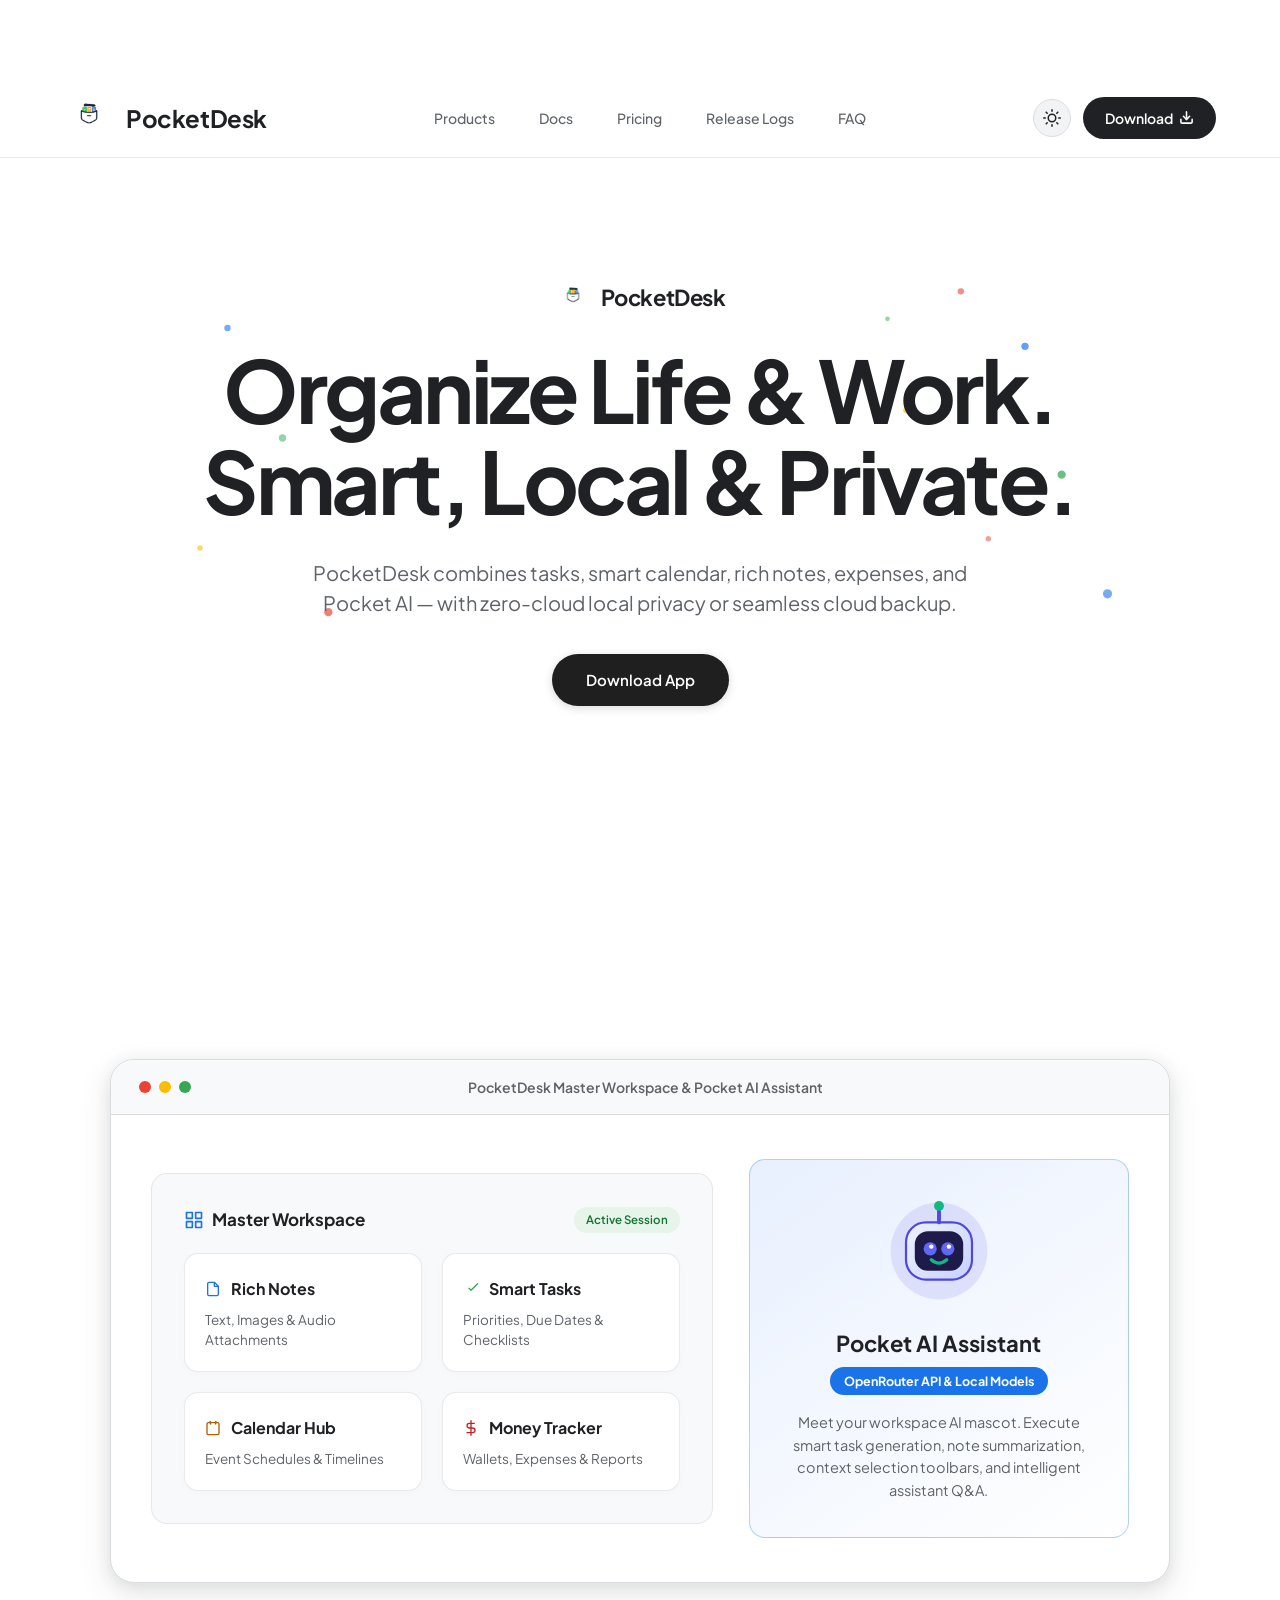
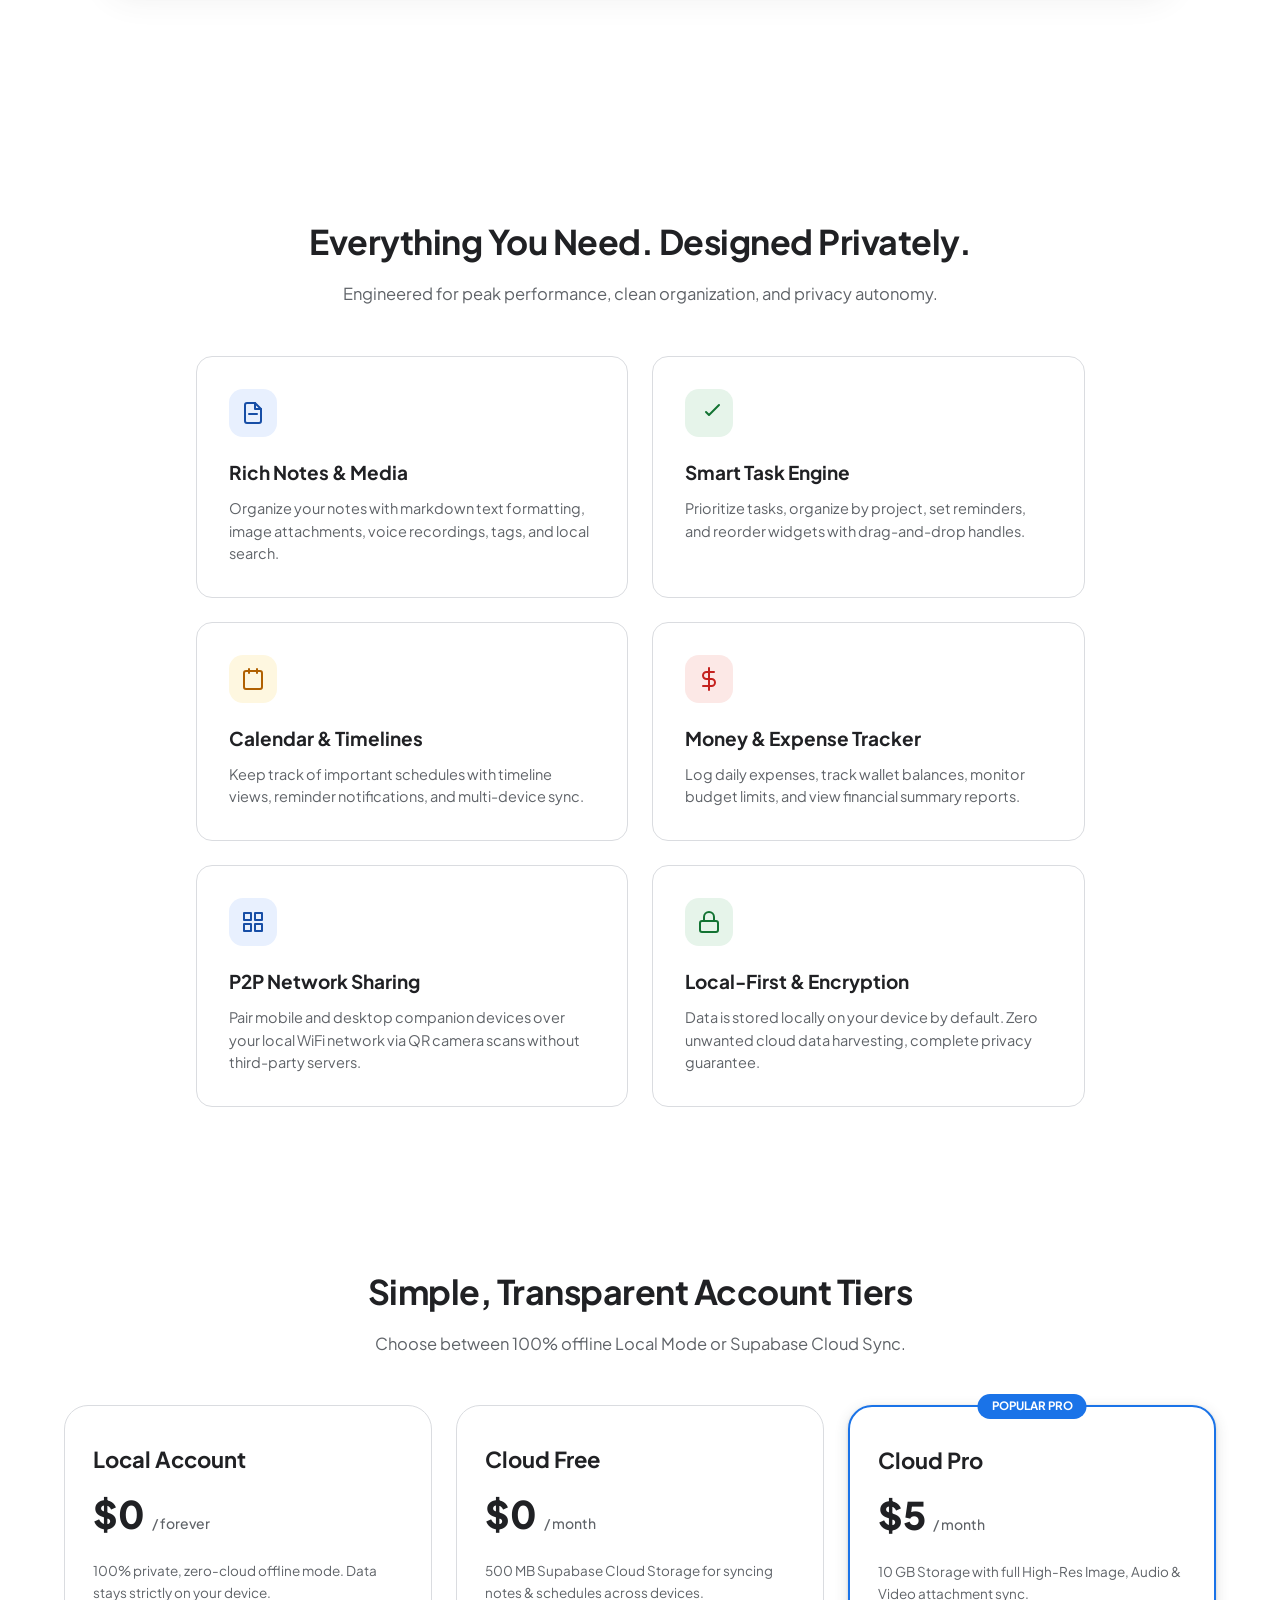
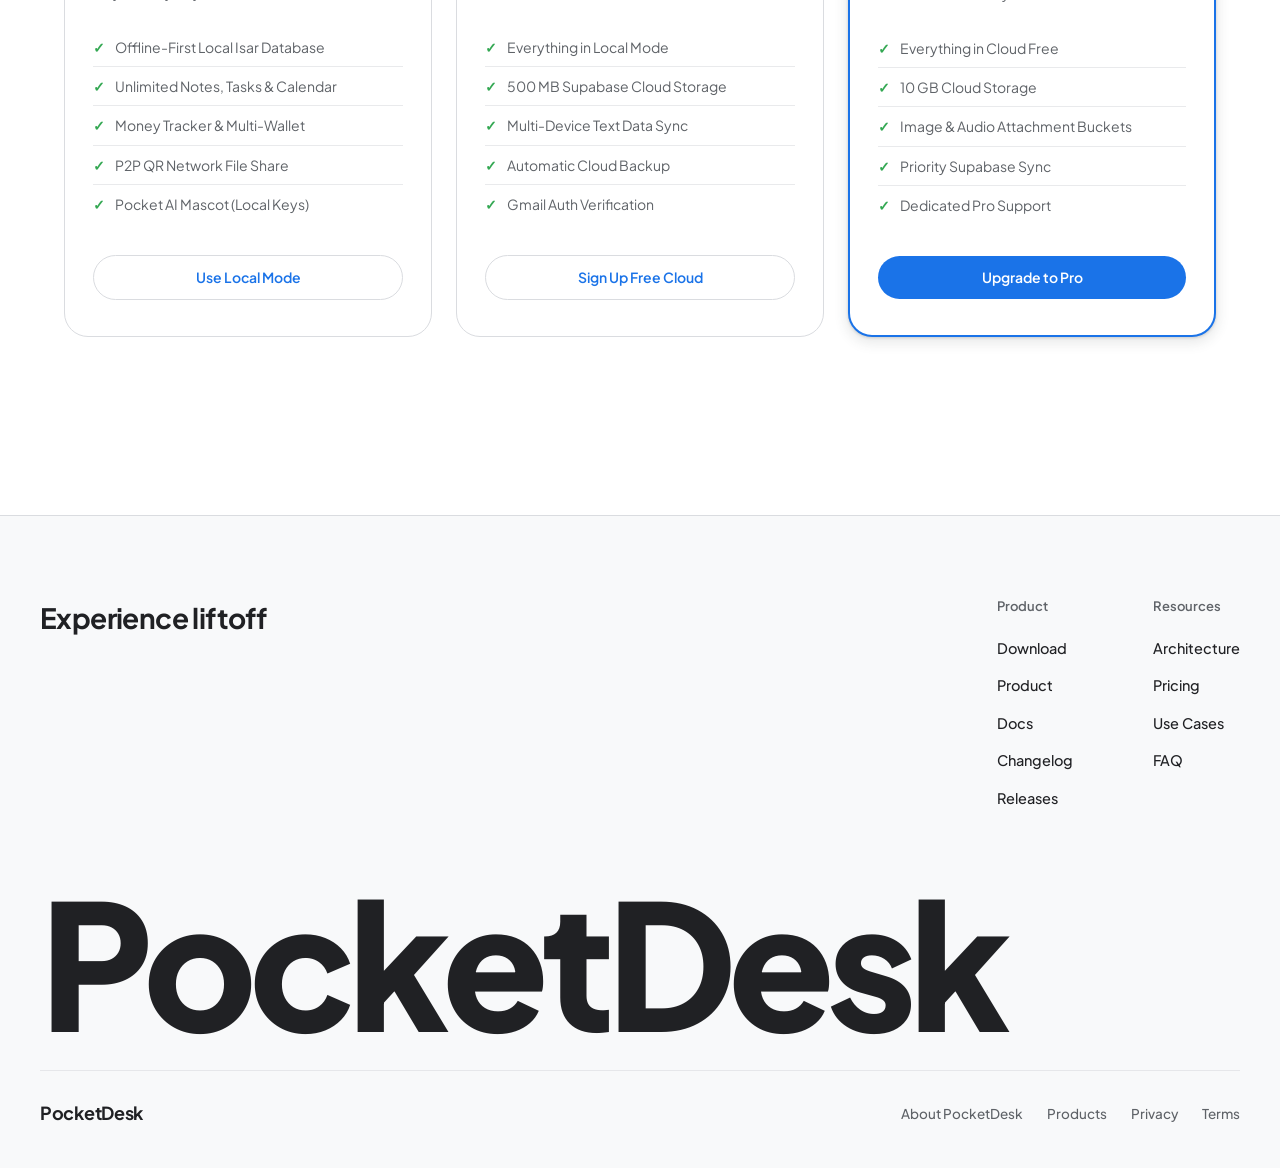
==== commit c12c2681: "Enlarge logo/favicon, customize hero copy, and optimize mobile responsiveness" ====
--- a/website/index.html
+++ b/website/index.html
@@ -84,12 +84,16 @@
       </div>
 
       <h1 class="hero-title">
-        Experience liftoff with the<br>next-gen agent platform
+        Organize Life & Work.<br>Smart, Local & Private.
       </h1>
+
+      <p class="hero-subtitle" style="max-width: 680px; margin: 0 auto 36px; font-size: clamp(16px, 2.2vw, 20px); color: var(--text-secondary); line-height: 1.5; font-weight: 400; z-index: 1;">
+        PocketDesk combines tasks, smart calendar, rich notes, expenses, and Pocket AI — with zero-cloud local privacy or seamless cloud backup.
+      </p>
 
       <div class="hero-buttons">
         <a href="download.html" class="btn-hero-dark">
-          Download
+          Download App
         </a>
       </div>
     </section>
--- a/website/pocketdesk.css
+++ b/website/pocketdesk.css
@@ -162,14 +162,14 @@
   gap: 12px;
   text-decoration: none;
   font-weight: 700;
-  font-size: 22px;
+  font-size: 24px;
   color: var(--text-primary);
   letter-spacing: -0.4px;
 }
 
 .logo-img {
-  width: 42px;
-  height: 42px;
+  width: 50px;
+  height: 50px;
   object-fit: contain;
   border-radius: 10px;
 }
@@ -343,14 +343,14 @@
 }
 
 .hero-badge-img {
-  width: 28px;
-  height: 28px;
+  width: 36px;
+  height: 36px;
   object-fit: contain;
-  border-radius: 6px;
+  border-radius: 8px;
 }
 
 .hero-badge-text {
-  font-size: 20px;
+  font-size: 22px;
   font-weight: 700;
   color: var(--text-primary);
   letter-spacing: -0.4px;
@@ -973,3 +973,67 @@
 .footer-legal-links a:hover {
   color: var(--google-blue);
 }
+
+/* ==========================================================================
+   Mobile & Tablet Responsiveness Overrides
+   ========================================================================== */
+@media (max-width: 768px) {
+  .full-section {
+    min-height: auto;
+    padding: 60px 16px 40px;
+  }
+
+  .hero-section {
+    min-height: auto;
+    padding: 60px 16px 40px;
+  }
+
+  .hero-title {
+    font-size: clamp(34px, 9vw, 48px);
+    margin-bottom: 24px;
+  }
+
+  .logo {
+    font-size: 20px;
+  }
+
+  .logo-img {
+    width: 40px;
+    height: 40px;
+  }
+
+  .hero-badge-img {
+    width: 30px;
+    height: 30px;
+  }
+
+  .hero-badge-text {
+    font-size: 19px;
+  }
+
+  .nav-links {
+    display: none; /* Collapsed for clean mobile layout */
+  }
+
+  .dash-grid {
+    grid-template-columns: 1fr !important;
+  }
+
+  .features-grid {
+    grid-template-columns: 1fr !important;
+  }
+
+  .tiers-grid {
+    grid-template-columns: 1fr !important;
+  }
+
+  .footer-links-grid {
+    grid-template-columns: 1fr 1fr;
+    gap: 32px;
+  }
+
+  .footer-giant-branding {
+    font-size: clamp(48px, 15vw, 90px);
+    margin: 40px auto 20px;
+  }
+}
